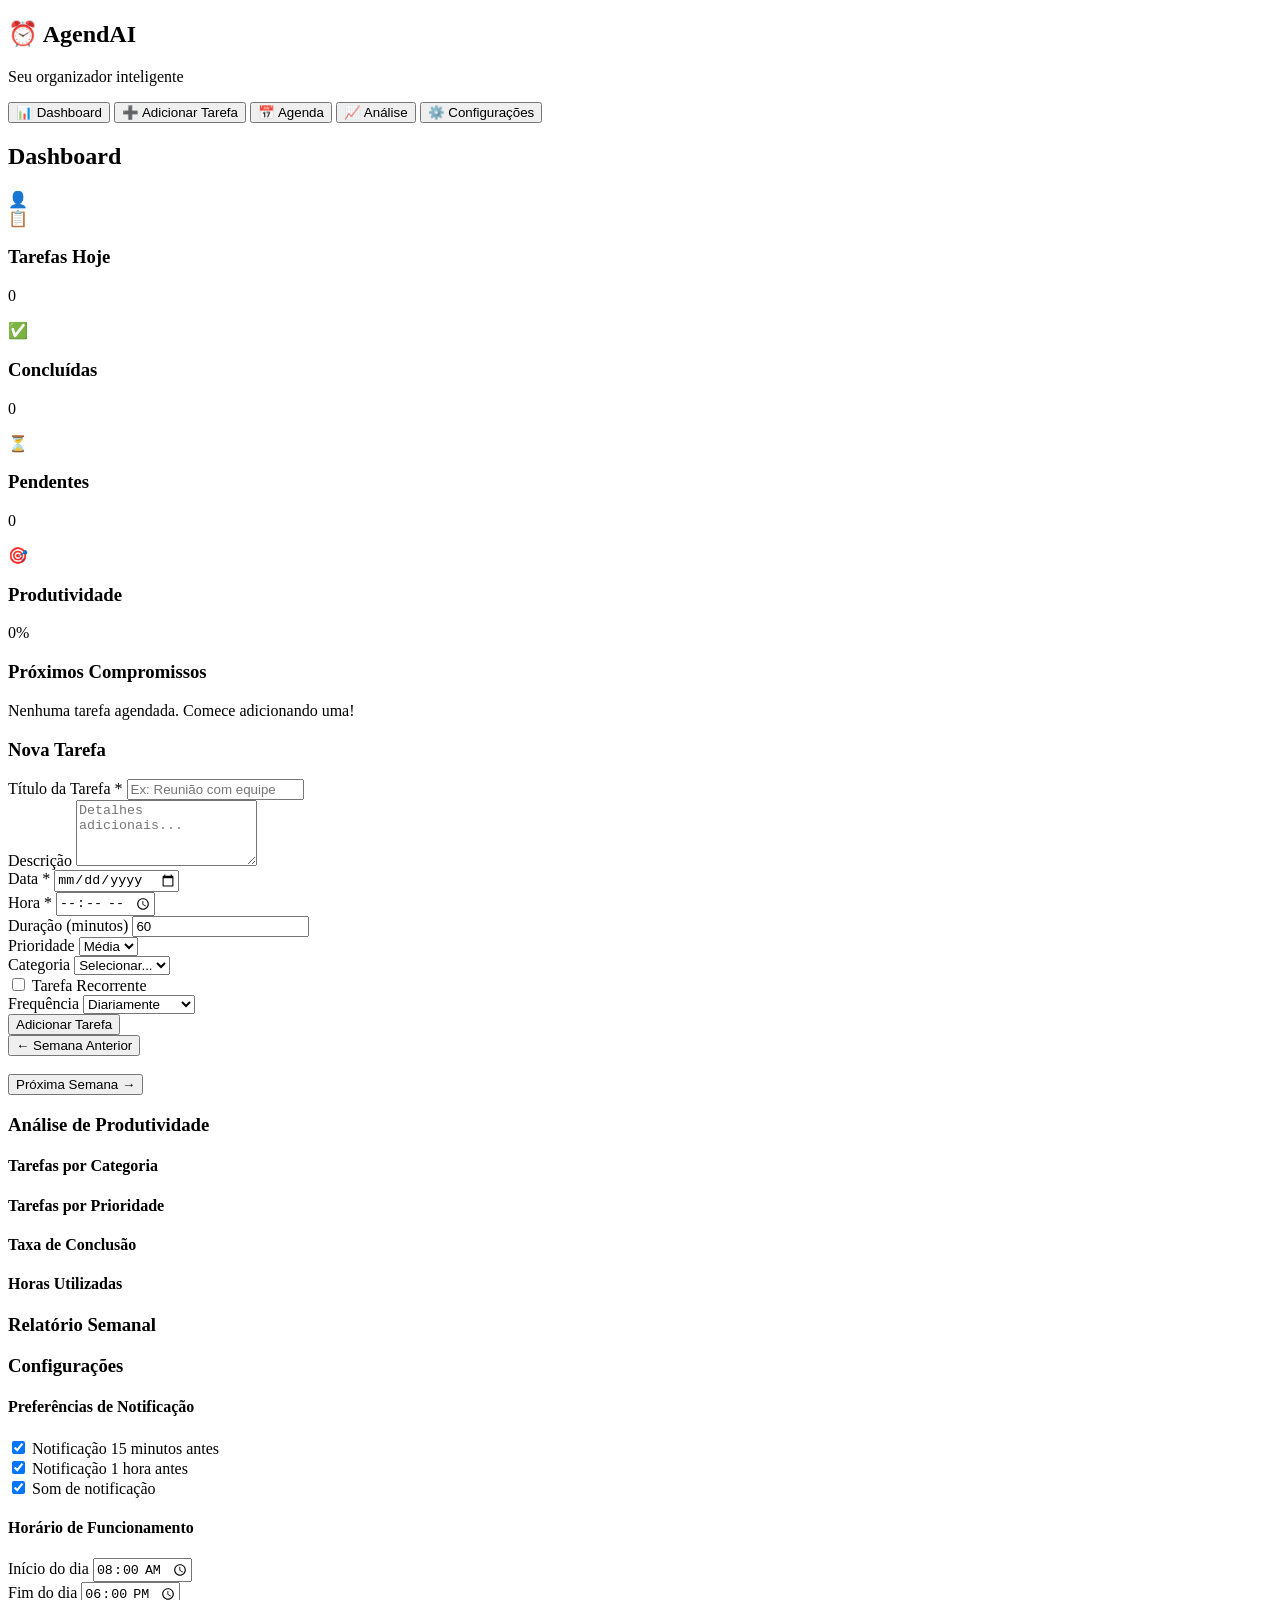
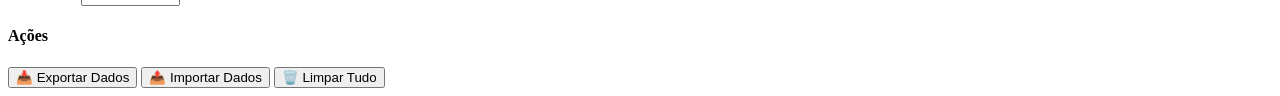
==== agente-organizador/index.html @ e0cadcc9 "Add intelligent schedule organizer agent with HTML and CSS" ====
<!DOCTYPE html>
<html lang="pt-BR">
<head>
    <meta charset="UTF-8">
    <meta name="viewport" content="width=device-width, initial-scale=1.0">
    <title>Agente Inteligente de Organização de Horários</title>
    <link rel="stylesheet" href="styles.css">
</head>
<body>
    <div class="container">
        <!-- Sidebar Navigation -->
        <aside class="sidebar">
            <div class="sidebar-header">
                <h1 class="logo">⏰ AgendAI</h1>
                <p class="tagline">Seu organizador inteligente</p>
            </div>
            
            <nav class="sidebar-nav">
                <button class="nav-btn active" data-section="dashboard">
                    <span class="icon">📊</span>
                    <span>Dashboard</span>
                </button>
                <button class="nav-btn" data-section="add-task">
                    <span class="icon">➕</span>
                    <span>Adicionar Tarefa</span>
                </button>
                <button class="nav-btn" data-section="schedule">
                    <span class="icon">📅</span>
                    <span>Agenda</span>
                </button>
                <button class="nav-btn" data-section="analytics">
                    <span class="icon">📈</span>
                    <span>Análise</span>
                </button>
                <button class="nav-btn" data-section="settings">
                    <span class="icon">⚙️</span>
                    <span>Configurações</span>
                </button>
            </nav>
        </aside>

        <!-- Main Content -->
        <main class="main-content">
            <!-- Header -->
            <header class="header">
                <div class="header-left">
                    <h2 id="section-title">Dashboard</h2>
                </div>
                <div class="header-right">
                    <div class="date-time">
                        <span id="current-date"></span>
                        <span id="current-time"></span>
                    </div>
                    <div class="user-avatar">👤</div>
                </div>
            </header>

            <!-- Dashboard Section -->
            <section id="dashboard" class="section active">
                <div class="dashboard-grid">
                    <!-- Cards de Resumo -->
                    <div class="card summary-card">
                        <div class="card-icon">📋</div>
                        <h3>Tarefas Hoje</h3>
                        <p class="stat-number" id="tasks-today">0</p>
                    </div>
                    <div class="card summary-card">
                        <div class="card-icon">✅</div>
                        <h3>Concluídas</h3>
                        <p class="stat-number" id="completed-tasks">0</p>
                    </div>
                    <div class="card summary-card">
                        <div class="card-icon">⏳</div>
                        <h3>Pendentes</h3>
                        <p class="stat-number" id="pending-tasks">0</p>
                    </div>
                    <div class="card summary-card">
                        <div class="card-icon">🎯</div>
                        <h3>Produtividade</h3>
                        <p class="stat-number" id="productivity">0%</p>
                    </div>
                </div>

                <!-- Próximos Compromissos -->
                <div class="card full-width">
                    <h3 class="card-title">Próximos Compromissos</h3>
                    <div id="upcoming-tasks" class="tasks-list">
                        <p class="empty-state">Nenhuma tarefa agendada. Comece adicionando uma!</p>
                    </div>
                </div>
            </section>

            <!-- Add Task Section -->
            <section id="add-task" class="section">
                <div class="card">
                    <h3 class="card-title">Nova Tarefa</h3>
                    <form id="task-form" class="form">
                        <div class="form-group">
                            <label for="task-title">Título da Tarefa *</label>
                            <input type="text" id="task-title" placeholder="Ex: Reunião com equipe" required>
                        </div>

                        <div class="form-group">
                            <label for="task-description">Descrição</label>
                            <textarea id="task-description" placeholder="Detalhes adicionais..." rows="4"></textarea>
                        </div>

                        <div class="form-row">
                            <div class="form-group">
                                <label for="task-date">Data *</label>
                                <input type="date" id="task-date" required>
                            </div>
                            <div class="form-group">
                                <label for="task-time">Hora *</label>
                                <input type="time" id="task-time" required>
                            </div>
                        </div>

                        <div class="form-row">
                            <div class="form-group">
                                <label for="task-duration">Duração (minutos)</label>
                                <input type="number" id="task-duration" value="60" min="15" step="15">
                            </div>
                            <div class="form-group">
                                <label for="task-priority">Prioridade</label>
                                <select id="task-priority">
                                    <option value="baixa">Baixa</option>
                                    <option value="média" selected>Média</option>
                                    <option value="alta">Alta</option>
                                </select>
                            </div>
                        </div>

                        <div class="form-group">
                            <label for="task-category">Categoria</label>
                            <select id="task-category">
                                <option value="">Selecionar...</option>
                                <option value="trabalho">Trabalho</option>
                                <option value="estudo">Estudo</option>
                                <option value="saude">Saúde</option>
                                <option value="pessoal">Pessoal</option>
                                <option value="financeiro">Financeiro</option>
                            </select>
                        </div>

                        <div class="form-group checkbox">
                            <input type="checkbox" id="task-recurring">
                            <label for="task-recurring">Tarefa Recorrente</label>
                        </div>

                        <div id="recurring-options" class="recurring-options hidden">
                            <div class="form-group">
                                <label for="recurring-type">Frequência</label>
                                <select id="recurring-type">
                                    <option value="daily">Diariamente</option>
                                    <option value="weekly">Semanalmente</option>
                                    <option value="monthly">Mensalmente</option>
                                </select>
                            </div>
                        </div>

                        <button type="submit" class="btn btn-primary">Adicionar Tarefa</button>
                    </form>
                </div>
            </section>

            <!-- Schedule Section -->
            <section id="schedule" class="section">
                <div class="schedule-controls">
                    <button class="btn btn-secondary" id="prev-week">← Semana Anterior</button>
                    <h3 id="week-display"></h3>
                    <button class="btn btn-secondary" id="next-week">Próxima Semana →</button>
                </div>

                <div class="weekly-schedule">
                    <div id="schedule-grid" class="schedule-grid"></div>
                </div>
            </section>

            <!-- Analytics Section -->
            <section id="analytics" class="section">
                <div class="card">
                    <h3 class="card-title">Análise de Produtividade</h3>
                    <div class="analytics-grid">
                        <div class="analytics-item">
                            <h4>Tarefas por Categoria</h4>
                            <div id="category-chart" class="chart"></div>
                        </div>
                        <div class="analytics-item">
                            <h4>Tarefas por Prioridade</h4>
                            <div id="priority-chart" class="chart"></div>
                        </div>
                        <div class="analytics-item">
                            <h4>Taxa de Conclusão</h4>
                            <div id="completion-chart" class="chart"></div>
                        </div>
                        <div class="analytics-item">
                            <h4>Horas Utilizadas</h4>
                            <div id="hours-chart" class="chart"></div>
                        </div>
                    </div>
                </div>

                <div class="card">
                    <h3 class="card-title">Relatório Semanal</h3>
                    <div id="weekly-report" class="report"></div>
                </div>
            </section>

            <!-- Settings Section -->
            <section id="settings" class="section">
                <div class="card">
                    <h3 class="card-title">Configurações</h3>
                    
                    <div class="settings-group">
                        <h4>Preferências de Notificação</h4>
                        <div class="settings-item">
                            <label>
                                <input type="checkbox" id="notify-15min" checked>
                                Notificação 15 minutos antes
                            </label>
                        </div>
                        <div class="settings-item">
                            <label>
                                <input type="checkbox" id="notify-1hour" checked>
                                Notificação 1 hora antes
                            </label>
                        </div>
                        <div class="settings-item">
                            <label>
                                <input type="checkbox" id="notify-sound" checked>
                                Som de notificação
                            </label>
                        </div>
                    </div>

                    <div class="settings-group">
                        <h4>Horário de Funcionamento</h4>
                        <div class="form-row">
                            <div class="form-group">
                                <label for="work-start">Início do dia</label>
                                <input type="time" id="work-start" value="08:00">
                            </div>
                            <div class="form-group">
                                <label for="work-end">Fim do dia</label>
                                <input type="time" id="work-end" value="18:00">
                            </div>
                        </div>
                    </div>

                    <div class="settings-group">
                        <h4>Ações</h4>
                        <button class="btn btn-secondary" id="export-btn">📥 Exportar Dados</button>
                        <button class="btn btn-secondary" id="import-btn">📤 Importar Dados</button>
                        <button class="btn btn-danger" id="clear-btn">🗑️ Limpar Tudo</button>
                    </div>
                </div>
            </section>
        </main>
    </div>

    <!-- Hidden input for import -->
    <input type="file" id="import-file" accept=".json" style="display: none;">

    <script src="script.js"></script>
</body>
</html>
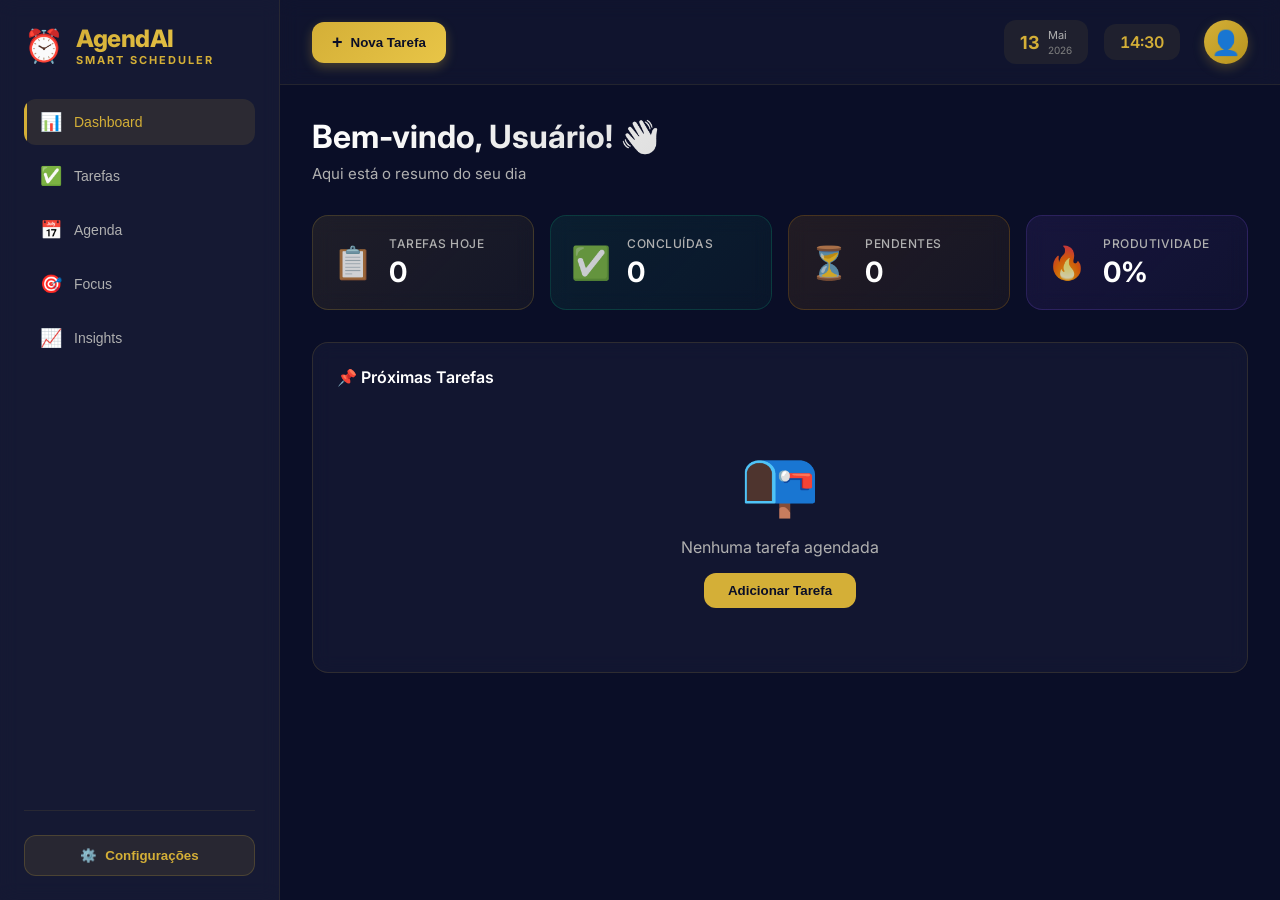
==== commit d7169624: "Update HTML with modern glassmorphism design and new layout" ====
--- a/agente-organizador/index.html
+++ b/agente-organizador/index.html
@@ -3,263 +3,356 @@
 <head>
     <meta charset="UTF-8">
     <meta name="viewport" content="width=device-width, initial-scale=1.0">
-    <title>Agente Inteligente de Organização de Horários</title>
+    <title>AgendAI - Agente Inteligente de Organização</title>
+    <link href="https://fonts.googleapis.com/css2?family=Inter:wght@400;500;600;700;800&display=swap" rel="stylesheet">
     <link rel="stylesheet" href="styles.css">
 </head>
 <body>
-    <div class="container">
-        <!-- Sidebar Navigation -->
-        <aside class="sidebar">
-            <div class="sidebar-header">
-                <h1 class="logo">⏰ AgendAI</h1>
-                <p class="tagline">Seu organizador inteligente</p>
+    <div class="background-gradient"></div>
+    <div class="floating-orbs"></div>
+
+    <div class="app-container">
+        <!-- Modern Sidebar -->
+        <aside class="modern-sidebar">
+            <div class="sidebar-brand">
+                <div class="brand-icon">⏰</div>
+                <div class="brand-text">
+                    <h1>AgendAI</h1>
+                    <p>Smart Scheduler</p>
+                </div>
             </div>
-            
-            <nav class="sidebar-nav">
-                <button class="nav-btn active" data-section="dashboard">
-                    <span class="icon">📊</span>
-                    <span>Dashboard</span>
-                </button>
-                <button class="nav-btn" data-section="add-task">
-                    <span class="icon">➕</span>
-                    <span>Adicionar Tarefa</span>
-                </button>
-                <button class="nav-btn" data-section="schedule">
-                    <span class="icon">📅</span>
-                    <span>Agenda</span>
-                </button>
-                <button class="nav-btn" data-section="analytics">
-                    <span class="icon">📈</span>
-                    <span>Análise</span>
-                </button>
-                <button class="nav-btn" data-section="settings">
-                    <span class="icon">⚙️</span>
+
+            <nav class="modern-nav">
+                <button class="nav-item active" data-section="dashboard">
+                    <span class="nav-icon">📊</span>
+                    <span class="nav-label">Dashboard</span>
+                </button>
+                <button class="nav-item" data-section="tasks">
+                    <span class="nav-icon">✅</span>
+                    <span class="nav-label">Tarefas</span>
+                </button>
+                <button class="nav-item" data-section="schedule">
+                    <span class="nav-icon">📅</span>
+                    <span class="nav-label">Agenda</span>
+                </button>
+                <button class="nav-item" data-section="focus">
+                    <span class="nav-icon">🎯</span>
+                    <span class="nav-label">Focus</span>
+                </button>
+                <button class="nav-item" data-section="insights">
+                    <span class="nav-icon">📈</span>
+                    <span class="nav-label">Insights</span>
+                </button>
+            </nav>
+
+            <div class="sidebar-footer">
+                <button class="settings-btn" data-section="settings">
+                    <span>⚙️</span>
                     <span>Configurações</span>
                 </button>
-            </nav>
+            </div>
         </aside>
 
-        <!-- Main Content -->
-        <main class="main-content">
-            <!-- Header -->
-            <header class="header">
-                <div class="header-left">
-                    <h2 id="section-title">Dashboard</h2>
-                </div>
-                <div class="header-right">
-                    <div class="date-time">
-                        <span id="current-date"></span>
-                        <span id="current-time"></span>
-                    </div>
-                    <div class="user-avatar">👤</div>
-                </div>
-            </header>
+        <!-- Main Area -->
+        <div class="main-area">
+            <!-- Top Bar -->
+            <div class="top-bar">
+                <div class="top-bar-left">
+                    <button class="quick-add-btn" id="quick-add">
+                        <span class="plus-icon">+</span>
+                        <span>Nova Tarefa</span>
+                    </button>
+                </div>
+
+                <div class="top-bar-right">
+                    <div class="time-display">
+                        <div class="date-section">
+                            <div class="date-day" id="current-day">13</div>
+                            <div class="date-info">
+                                <div class="date-month" id="current-month">Mai</div>
+                                <div class="date-year" id="current-year">2026</div>
+                            </div>
+                        </div>
+                        <div class="time-section">
+                            <div class="time-value" id="current-time">14:30</div>
+                        </div>
+                    </div>
+                    <div class="user-menu">
+                        <div class="user-avatar">👤</div>
+                    </div>
+                </div>
+            </div>
 
             <!-- Dashboard Section -->
-            <section id="dashboard" class="section active">
-                <div class="dashboard-grid">
-                    <!-- Cards de Resumo -->
-                    <div class="card summary-card">
-                        <div class="card-icon">📋</div>
-                        <h3>Tarefas Hoje</h3>
-                        <p class="stat-number" id="tasks-today">0</p>
-                    </div>
-                    <div class="card summary-card">
-                        <div class="card-icon">✅</div>
-                        <h3>Concluídas</h3>
-                        <p class="stat-number" id="completed-tasks">0</p>
-                    </div>
-                    <div class="card summary-card">
-                        <div class="card-icon">⏳</div>
-                        <h3>Pendentes</h3>
-                        <p class="stat-number" id="pending-tasks">0</p>
-                    </div>
-                    <div class="card summary-card">
-                        <div class="card-icon">🎯</div>
-                        <h3>Produtividade</h3>
-                        <p class="stat-number" id="productivity">0%</p>
-                    </div>
-                </div>
-
-                <!-- Próximos Compromissos -->
-                <div class="card full-width">
-                    <h3 class="card-title">Próximos Compromissos</h3>
-                    <div id="upcoming-tasks" class="tasks-list">
-                        <p class="empty-state">Nenhuma tarefa agendada. Comece adicionando uma!</p>
-                    </div>
-                </div>
-            </section>
-
-            <!-- Add Task Section -->
-            <section id="add-task" class="section">
-                <div class="card">
-                    <h3 class="card-title">Nova Tarefa</h3>
-                    <form id="task-form" class="form">
-                        <div class="form-group">
-                            <label for="task-title">Título da Tarefa *</label>
-                            <input type="text" id="task-title" placeholder="Ex: Reunião com equipe" required>
-                        </div>
-
-                        <div class="form-group">
-                            <label for="task-description">Descrição</label>
-                            <textarea id="task-description" placeholder="Detalhes adicionais..." rows="4"></textarea>
-                        </div>
-
-                        <div class="form-row">
-                            <div class="form-group">
-                                <label for="task-date">Data *</label>
-                                <input type="date" id="task-date" required>
+            <section id="dashboard" class="content-section active">
+                <div class="dashboard-hero">
+                    <div class="hero-greeting">
+                        <h2>Bem-vindo, Usuário! 👋</h2>
+                        <p class="hero-subtitle">Aqui está o resumo do seu dia</p>
+                    </div>
+                </div>
+
+                <div class="stats-grid">
+                    <div class="stat-card primary">
+                        <div class="stat-icon">📋</div>
+                        <div class="stat-content">
+                            <div class="stat-label">Tarefas Hoje</div>
+                            <div class="stat-value" id="today-count">0</div>
+                        </div>
+                    </div>
+                    <div class="stat-card success">
+                        <div class="stat-icon">✅</div>
+                        <div class="stat-content">
+                            <div class="stat-label">Concluídas</div>
+                            <div class="stat-value" id="completed-count">0</div>
+                        </div>
+                    </div>
+                    <div class="stat-card warning">
+                        <div class="stat-icon">⏳</div>
+                        <div class="stat-content">
+                            <div class="stat-label">Pendentes</div>
+                            <div class="stat-value" id="pending-count">0</div>
+                        </div>
+                    </div>
+                    <div class="stat-card accent">
+                        <div class="stat-icon">🔥</div>
+                        <div class="stat-content">
+                            <div class="stat-label">Produtividade</div>
+                            <div class="stat-value" id="productivity-score">0%</div>
+                        </div>
+                    </div>
+                </div>
+
+                <div class="featured-section">
+                    <h3>📌 Próximas Tarefas</h3>
+                    <div class="featured-list" id="upcoming-tasks">
+                        <div class="empty-state">
+                            <span class="empty-icon">📭</span>
+                            <p>Nenhuma tarefa agendada</p>
+                            <button class="cta-btn" id="add-first-task">Adicionar Tarefa</button>
+                        </div>
+                    </div>
+                </div>
+            </section>
+
+            <!-- Tasks Section -->
+            <section id="tasks" class="content-section">
+                <div class="section-header">
+                    <h2>Minhas Tarefas</h2>
+                    <div class="filter-tabs">
+                        <button class="filter-tab active" data-filter="all">Todas</button>
+                        <button class="filter-tab" data-filter="pending">Pendentes</button>
+                        <button class="filter-tab" data-filter="completed">Concluídas</button>
+                    </div>
+                </div>
+
+                <div class="tasks-container" id="tasks-list">
+                    <div class="empty-state">
+                        <span class="empty-icon">✨</span>
+                        <p>Você não tem tarefas ainda</p>
+                        <button class="cta-btn" id="add-task-btn">Criar Primeira Tarefa</button>
+                    </div>
+                </div>
+            </section>
+
+            <!-- Schedule Section -->
+            <section id="schedule" class="content-section">
+                <div class="section-header">
+                    <h2>Sua Agenda</h2>
+                </div>
+
+                <div class="calendar-wrapper">
+                    <div class="calendar-nav">
+                        <h3 id="month-year">Maio 2026</h3>
+                        <div>
+                            <button class="calendar-nav-btn" id="prev-month">←</button>
+                            <button class="calendar-nav-btn" id="next-month">→</button>
+                        </div>
+                    </div>
+                    <div class="calendar-grid" id="calendar-grid"></div>
+                </div>
+
+                <div class="week-schedule">
+                    <h3>📅 Sua Semana</h3>
+                    <div class="week-view" id="week-view"></div>
+                </div>
+            </section>
+
+            <!-- Focus Section -->
+            <section id="focus" class="content-section">
+                <div class="section-header">
+                    <h2>Modo Focus 🎯</h2>
+                </div>
+
+                <div class="focus-container">
+                    <div class="focus-content">
+                        <div class="focus-timer">
+                            <div class="focus-time" id="focus-timer">25:00</div>
+                            <div class="focus-task" id="focus-task">Selecione uma tarefa</div>
+                            <div class="focus-controls">
+                                <button class="btn-focus" id="focus-start">▶ Iniciar</button>
+                                <button class="btn-focus" id="focus-reset">⟳ Resetar</button>
+                                <button class="btn-focus" id="focus-tasks">Escolher Tarefa</button>
                             </div>
-                            <div class="form-group">
-                                <label for="task-time">Hora *</label>
-                                <input type="time" id="task-time" required>
-                            </div>
-                        </div>
-
-                        <div class="form-row">
-                            <div class="form-group">
-                                <label for="task-duration">Duração (minutos)</label>
-                                <input type="number" id="task-duration" value="60" min="15" step="15">
-                            </div>
-                            <div class="form-group">
-                                <label for="task-priority">Prioridade</label>
-                                <select id="task-priority">
-                                    <option value="baixa">Baixa</option>
-                                    <option value="média" selected>Média</option>
-                                    <option value="alta">Alta</option>
-                                </select>
-                            </div>
-                        </div>
-
-                        <div class="form-group">
-                            <label for="task-category">Categoria</label>
-                            <select id="task-category">
-                                <option value="">Selecionar...</option>
-                                <option value="trabalho">Trabalho</option>
-                                <option value="estudo">Estudo</option>
-                                <option value="saude">Saúde</option>
-                                <option value="pessoal">Pessoal</option>
-                                <option value="financeiro">Financeiro</option>
-                            </select>
-                        </div>
-
-                        <div class="form-group checkbox">
-                            <input type="checkbox" id="task-recurring">
-                            <label for="task-recurring">Tarefa Recorrente</label>
-                        </div>
-
-                        <div id="recurring-options" class="recurring-options hidden">
-                            <div class="form-group">
-                                <label for="recurring-type">Frequência</label>
-                                <select id="recurring-type">
-                                    <option value="daily">Diariamente</option>
-                                    <option value="weekly">Semanalmente</option>
-                                    <option value="monthly">Mensalmente</option>
-                                </select>
-                            </div>
-                        </div>
-
-                        <button type="submit" class="btn btn-primary">Adicionar Tarefa</button>
-                    </form>
-                </div>
-            </section>
-
-            <!-- Schedule Section -->
-            <section id="schedule" class="section">
-                <div class="schedule-controls">
-                    <button class="btn btn-secondary" id="prev-week">← Semana Anterior</button>
-                    <h3 id="week-display"></h3>
-                    <button class="btn btn-secondary" id="next-week">Próxima Semana →</button>
-                </div>
-
-                <div class="weekly-schedule">
-                    <div id="schedule-grid" class="schedule-grid"></div>
-                </div>
-            </section>
-
-            <!-- Analytics Section -->
-            <section id="analytics" class="section">
-                <div class="card">
-                    <h3 class="card-title">Análise de Produtividade</h3>
-                    <div class="analytics-grid">
-                        <div class="analytics-item">
-                            <h4>Tarefas por Categoria</h4>
-                            <div id="category-chart" class="chart"></div>
-                        </div>
-                        <div class="analytics-item">
-                            <h4>Tarefas por Prioridade</h4>
-                            <div id="priority-chart" class="chart"></div>
-                        </div>
-                        <div class="analytics-item">
-                            <h4>Taxa de Conclusão</h4>
-                            <div id="completion-chart" class="chart"></div>
-                        </div>
-                        <div class="analytics-item">
-                            <h4>Horas Utilizadas</h4>
-                            <div id="hours-chart" class="chart"></div>
-                        </div>
-                    </div>
-                </div>
-
-                <div class="card">
-                    <h3 class="card-title">Relatório Semanal</h3>
-                    <div id="weekly-report" class="report"></div>
+                        </div>
+                    </div>
+                </div>
+            </section>
+
+            <!-- Insights Section -->
+            <section id="insights" class="content-section">
+                <div class="section-header">
+                    <h2>Sua Produtividade 📊</h2>
+                </div>
+
+                <div class="insights-grid">
+                    <div class="insight-card">
+                        <h3>Distribuição por Categoria</h3>
+                        <div class="chart" id="category-chart">
+                            <div style="color: var(--text-tertiary);">Sem dados</div>
+                        </div>
+                    </div>
+                    <div class="insight-card">
+                        <h3>Tarefas por Prioridade</h3>
+                        <div class="chart" id="priority-chart">
+                            <div style="color: var(--text-tertiary);">Sem dados</div>
+                        </div>
+                    </div>
+                    <div class="insight-card">
+                        <h3>Taxa de Conclusão</h3>
+                        <div class="chart" id="completion-chart">
+                            <div style="color: var(--text-tertiary);">Sem dados</div>
+                        </div>
+                    </div>
+                </div>
+
+                <div class="insights-stats">
+                    <div class="insight-stat">
+                        <span class="label">Total de Tarefas</span>
+                        <span class="value" id="stat-total">0</span>
+                    </div>
+                    <div class="insight-stat">
+                        <span class="label">Concluídas</span>
+                        <span class="value" id="stat-completed">0</span>
+                    </div>
+                    <div class="insight-stat">
+                        <span class="label">Taxa</span>
+                        <span class="value" id="stat-rate">0%</span>
+                    </div>
                 </div>
             </section>
 
             <!-- Settings Section -->
-            <section id="settings" class="section">
-                <div class="card">
-                    <h3 class="card-title">Configurações</h3>
-                    
-                    <div class="settings-group">
-                        <h4>Preferências de Notificação</h4>
-                        <div class="settings-item">
+            <section id="settings" class="content-section">
+                <div class="section-header">
+                    <h2>Configurações ⚙️</h2>
+                </div>
+
+                <div class="settings-grid">
+                    <div class="setting-card">
+                        <h3>Notificações</h3>
+                        <div class="setting-item">
                             <label>
                                 <input type="checkbox" id="notify-15min" checked>
-                                Notificação 15 minutos antes
+                                Notificação 15 min antes
                             </label>
                         </div>
-                        <div class="settings-item">
+                        <div class="setting-item">
                             <label>
                                 <input type="checkbox" id="notify-1hour" checked>
                                 Notificação 1 hora antes
                             </label>
                         </div>
-                        <div class="settings-item">
+                        <div class="setting-item">
                             <label>
                                 <input type="checkbox" id="notify-sound" checked>
-                                Som de notificação
+                                Som na notificação
                             </label>
                         </div>
                     </div>
 
-                    <div class="settings-group">
-                        <h4>Horário de Funcionamento</h4>
-                        <div class="form-row">
-                            <div class="form-group">
-                                <label for="work-start">Início do dia</label>
+                    <div class="setting-card">
+                        <h3>Horário de Funcionamento</h3>
+                        <div class="time-inputs">
+                            <div>
+                                <label>Início</label>
                                 <input type="time" id="work-start" value="08:00">
                             </div>
-                            <div class="form-group">
-                                <label for="work-end">Fim do dia</label>
+                            <div>
+                                <label>Fim</label>
                                 <input type="time" id="work-end" value="18:00">
                             </div>
                         </div>
                     </div>
 
-                    <div class="settings-group">
-                        <h4>Ações</h4>
-                        <button class="btn btn-secondary" id="export-btn">📥 Exportar Dados</button>
-                        <button class="btn btn-secondary" id="import-btn">📤 Importar Dados</button>
-                        <button class="btn btn-danger" id="clear-btn">🗑️ Limpar Tudo</button>
-                    </div>
-                </div>
-            </section>
-        </main>
+                    <div class="setting-card">
+                        <h3>Dados</h3>
+                        <button class="btn-secondary" id="export-btn">📥 Exportar Dados</button>
+                        <button class="btn-secondary" id="import-btn">📤 Importar Dados</button>
+                        <button class="btn-danger" id="clear-btn">🗑️ Limpar Tudo</button>
+                    </div>
+                </div>
+            </section>
+        </div>
     </div>
 
-    <!-- Hidden input for import -->
+    <!-- Add Task Modal -->
+    <div class="modal" id="add-task-modal">
+        <div class="modal-overlay" onclick="closeModal()"></div>
+        <div class="modal-content">
+            <div class="modal-header">
+                <h2>Nova Tarefa</h2>
+                <button class="modal-close" onclick="closeModal()">✕</button>
+            </div>
+            <form class="task-form" id="task-form">
+                <div class="form-group">
+                    <label>Título *</label>
+                    <input type="text" id="task-title" placeholder="Ex: Reunião com equipe" required>
+                </div>
+
+                <div class="form-group">
+                    <label>Descrição</label>
+                    <textarea id="task-desc" placeholder="Detalhes adicionais..." rows="3"></textarea>
+                </div>
+
+                <div class="form-row">
+                    <div class="form-group">
+                        <label>Data *</label>
+                        <input type="date" id="task-date" required>
+                    </div>
+                    <div class="form-group">
+                        <label>Hora *</label>
+                        <input type="time" id="task-time" required>
+                    </div>
+                </div>
+
+                <div class="form-row">
+                    <div class="form-group">
+                        <label>Prioridade</label>
+                        <select id="task-priority">
+                            <option value="baixa">Baixa</option>
+                            <option value="média" selected>Média</option>
+                            <option value="alta">Alta</option>
+                        </select>
+                    </div>
+                    <div class="form-group">
+                        <label>Categoria</label>
+                        <select id="task-category">
+                            <option value="">Selecionar...</option>
+                            <option value="trabalho">Trabalho</option>
+                            <option value="estudo">Estudo</option>
+                            <option value="saúde">Saúde</option>
+                            <option value="pessoal">Pessoal</option>
+                        </select>
+                    </div>
+                </div>
+
+                <button type="submit" class="btn-primary">Adicionar Tarefa</button>
+            </form>
+        </div>
+    </div>
+
+    <!-- Hidden file input for imports -->
     <input type="file" id="import-file" accept=".json" style="display: none;">
 
     <script src="script.js"></script>
--- a/agente-organizador/styles.css
+++ b/agente-organizador/styles.css
@@ -0,0 +1,1359 @@
+:root {
+    --primary: #d4af37;
+    --primary-dark: #b8941e;
+    --primary-light: #e8c547;
+    
+    --dark-bg: #0a0e27;
+    --dark-surface: #1a1f3a;
+    --dark-surface-light: #252d4a;
+    
+    --text-primary: #ffffff;
+    --text-secondary: #b0b0b0;
+    --text-tertiary: #808080;
+    
+    --success: #10b981;
+    --warning: #f59e0b;
+    --danger: #ef4444;
+    --accent: #8b5cf6;
+    
+    --border-radius-sm: 8px;
+    --border-radius-md: 12px;
+    --border-radius-lg: 16px;
+    
+    --transition-fast: 150ms cubic-bezier(0.4, 0, 0.2, 1);
+    --transition-normal: 300ms cubic-bezier(0.4, 0, 0.2, 1);
+    --transition-slow: 500ms cubic-bezier(0.4, 0, 0.2, 1);
+    
+    --shadow-sm: 0 2px 8px rgba(0, 0, 0, 0.12);
+    --shadow-md: 0 4px 16px rgba(0, 0, 0, 0.15);
+    --shadow-lg: 0 8px 32px rgba(0, 0, 0, 0.2);
+}
+
+* {
+    margin: 0;
+    padding: 0;
+    box-sizing: border-box;
+}
+
+html, body {
+    width: 100%;
+    height: 100%;
+    font-family: 'Inter', sans-serif;
+    background: var(--dark-bg);
+    color: var(--text-primary);
+    overflow: hidden;
+}
+
+/* ==================== BACKGROUND ==================== */
+
+.background-gradient {
+    position: fixed;
+    top: 0;
+    left: 0;
+    right: 0;
+    bottom: 0;
+    background: linear-gradient(135deg, #0a0e27 0%, #1a1f3a 50%, #0f1629 100%);
+    z-index: -2;
+}
+
+.floating-orbs {
+    position: fixed;
+    top: -20%;
+    right: -10%;
+    width: 600px;
+    height: 600px;
+    background: radial-gradient(circle, rgba(212, 175, 55, 0.15) 0%, transparent 70%);
+    border-radius: 50%;
+    z-index: -1;
+    animation: float 20s ease-in-out infinite;
+}
+
+.floating-orbs::before {
+    content: '';
+    position: absolute;
+    bottom: -30%;
+    left: -20%;
+    width: 400px;
+    height: 400px;
+    background: radial-gradient(circle, rgba(139, 92, 246, 0.1) 0%, transparent 70%);
+    border-radius: 50%;
+    animation: float 15s ease-in-out infinite reverse;
+}
+
+@keyframes float {
+    0%, 100% { transform: translate(0, 0) scale(1); }
+    50% { transform: translate(30px, -30px) scale(1.1); }
+}
+
+/* ==================== LAYOUT ==================== */
+
+.app-container {
+    display: flex;
+    height: 100vh;
+    gap: 0;
+}
+
+/* ==================== SIDEBAR ==================== */
+
+.modern-sidebar {
+    width: 280px;
+    background: rgba(26, 31, 58, 0.7);
+    backdrop-filter: blur(10px);
+    border-right: 1px solid rgba(212, 175, 55, 0.1);
+    display: flex;
+    flex-direction: column;
+    padding: 24px;
+    gap: 32px;
+    overflow-y: auto;
+}
+
+.sidebar-brand {
+    display: flex;
+    align-items: center;
+    gap: 12px;
+    cursor: pointer;
+    transition: var(--transition-normal);
+}
+
+.brand-icon {
+    font-size: 32px;
+    animation: spin 3s linear infinite;
+}
+
+@keyframes spin {
+    from { transform: rotate(0deg); }
+    to { transform: rotate(360deg); }
+}
+
+.brand-text h1 {
+    font-size: 24px;
+    font-weight: 800;
+    background: linear-gradient(135deg, var(--primary) 0%, var(--primary-light) 100%);
+    -webkit-background-clip: text;
+    -webkit-text-fill-color: transparent;
+    background-clip: text;
+    letter-spacing: -0.5px;
+}
+
+.brand-text p {
+    font-size: 11px;
+    color: var(--primary);
+    font-weight: 700;
+    letter-spacing: 2px;
+    text-transform: uppercase;
+}
+
+/* Modern Navigation */
+
+.modern-nav {
+    display: flex;
+    flex-direction: column;
+    gap: 8px;
+    flex: 1;
+}
+
+.nav-item {
+    display: flex;
+    align-items: center;
+    gap: 12px;
+    padding: 12px 16px;
+    background: transparent;
+    border: none;
+    border-radius: var(--border-radius-md);
+    color: var(--text-secondary);
+    cursor: pointer;
+    font-size: 14px;
+    font-weight: 500;
+    transition: var(--transition-fast);
+    position: relative;
+    overflow: hidden;
+}
+
+.nav-item::before {
+    content: '';
+    position: absolute;
+    left: 0;
+    top: 0;
+    bottom: 0;
+    width: 3px;
+    background: var(--primary);
+    border-radius: 0 3px 3px 0;
+    opacity: 0;
+    transition: var(--transition-fast);
+}
+
+.nav-item:hover {
+    background: rgba(212, 175, 55, 0.08);
+    color: var(--text-primary);
+}
+
+.nav-item.active {
+    background: rgba(212, 175, 55, 0.12);
+    color: var(--primary);
+}
+
+.nav-item.active::before {
+    opacity: 1;
+}
+
+.nav-icon {
+    font-size: 18px;
+    display: flex;
+    align-items: center;
+    justify-content: center;
+}
+
+.nav-label {
+    flex: 1;
+    text-align: left;
+}
+
+.sidebar-footer {
+    padding-top: 24px;
+    border-top: 1px solid rgba(212, 175, 55, 0.1);
+}
+
+.settings-btn {
+    width: 100%;
+    padding: 12px 16px;
+    background: rgba(212, 175, 55, 0.1);
+    border: 1px solid rgba(212, 175, 55, 0.2);
+    border-radius: var(--border-radius-md);
+    color: var(--primary);
+    cursor: pointer;
+    font-weight: 600;
+    transition: var(--transition-fast);
+    display: flex;
+    align-items: center;
+    justify-content: center;
+    gap: 8px;
+}
+
+.settings-btn:hover {
+    background: rgba(212, 175, 55, 0.15);
+    border-color: rgba(212, 175, 55, 0.3);
+}
+
+/* ==================== MAIN AREA ==================== */
+
+.main-area {
+    flex: 1;
+    display: flex;
+    flex-direction: column;
+    overflow-y: auto;
+}
+
+.main-area::-webkit-scrollbar {
+    width: 8px;
+}
+
+.main-area::-webkit-scrollbar-track {
+    background: transparent;
+}
+
+.main-area::-webkit-scrollbar-thumb {
+    background: rgba(212, 175, 55, 0.2);
+    border-radius: 4px;
+}
+
+.main-area::-webkit-scrollbar-thumb:hover {
+    background: rgba(212, 175, 55, 0.4);
+}
+
+/* ==================== TOP BAR ==================== */
+
+.top-bar {
+    display: flex;
+    justify-content: space-between;
+    align-items: center;
+    padding: 20px 32px;
+    background: rgba(26, 31, 58, 0.4);
+    backdrop-filter: blur(10px);
+    border-bottom: 1px solid rgba(212, 175, 55, 0.1);
+    gap: 20px;
+}
+
+.top-bar-left {
+    flex: 1;
+}
+
+.quick-add-btn {
+    display: flex;
+    align-items: center;
+    gap: 8px;
+    padding: 10px 20px;
+    background: linear-gradient(135deg, var(--primary) 0%, var(--primary-light) 100%);
+    border: none;
+    border-radius: var(--border-radius-md);
+    color: var(--dark-bg);
+    font-weight: 600;
+    cursor: pointer;
+    transition: var(--transition-fast);
+    box-shadow: 0 4px 12px rgba(212, 175, 55, 0.3);
+}
+
+.quick-add-btn:hover {
+    transform: translateY(-2px);
+    box-shadow: 0 6px 20px rgba(212, 175, 55, 0.4);
+}
+
+.plus-icon {
+    font-size: 18px;
+}
+
+.top-bar-right {
+    display: flex;
+    align-items: center;
+    gap: 24px;
+}
+
+.time-display {
+    display: flex;
+    align-items: center;
+    gap: 16px;
+}
+
+.date-section {
+    display: flex;
+    align-items: center;
+    gap: 8px;
+    padding: 8px 16px;
+    background: rgba(212, 175, 55, 0.08);
+    border-radius: var(--border-radius-md);
+}
+
+.date-day {
+    font-size: 18px;
+    font-weight: 700;
+    color: var(--primary);
+}
+
+.date-info {
+    display: flex;
+    flex-direction: column;
+    gap: 2px;
+}
+
+.date-month {
+    font-size: 11px;
+    color: var(--text-secondary);
+}
+
+.date-year {
+    font-size: 10px;
+    color: var(--text-tertiary);
+}
+
+.time-section {
+    padding: 8px 16px;
+    background: rgba(212, 175, 55, 0.08);
+    border-radius: var(--border-radius-md);
+}
+
+.time-value {
+    font-size: 16px;
+    font-weight: 600;
+    color: var(--primary);
+    font-variant-numeric: tabular-nums;
+}
+
+.user-menu {
+    display: flex;
+    align-items: center;
+}
+
+.user-avatar {
+    width: 44px;
+    height: 44px;
+    border-radius: 50%;
+    background: linear-gradient(135deg, var(--primary) 0%, var(--primary-dark) 100%);
+    display: flex;
+    align-items: center;
+    justify-content: center;
+    font-size: 24px;
+    cursor: pointer;
+    transition: var(--transition-fast);
+    box-shadow: 0 4px 12px rgba(212, 175, 55, 0.25);
+}
+
+.user-avatar:hover {
+    transform: scale(1.1);
+}
+
+/* ==================== CONTENT SECTIONS ==================== */
+
+.content-section {
+    flex: 1;
+    padding: 32px;
+    display: none;
+    overflow-y: auto;
+    animation: fadeIn var(--transition-normal);
+}
+
+.content-section.active {
+    display: block;
+}
+
+@keyframes fadeIn {
+    from {
+        opacity: 0;
+        transform: translateY(10px);
+    }
+    to {
+        opacity: 1;
+        transform: translateY(0);
+    }
+}
+
+/* ==================== DASHBOARD ==================== */
+
+.dashboard-hero {
+    margin-bottom: 32px;
+}
+
+.hero-greeting h2 {
+    font-size: 32px;
+    font-weight: 700;
+    margin-bottom: 8px;
+    background: linear-gradient(135deg, var(--text-primary) 0%, var(--text-secondary) 100%);
+    -webkit-background-clip: text;
+    -webkit-text-fill-color: transparent;
+    background-clip: text;
+}
+
+.hero-subtitle {
+    color: var(--text-secondary);
+    font-size: 15px;
+}
+
+.stats-grid {
+    display: grid;
+    grid-template-columns: repeat(auto-fit, minmax(200px, 1fr));
+    gap: 16px;
+    margin-bottom: 32px;
+}
+
+.stat-card {
+    padding: 20px;
+    border-radius: var(--border-radius-lg);
+    backdrop-filter: blur(10px);
+    border: 1px solid rgba(255, 255, 255, 0.1);
+    display: flex;
+    align-items: center;
+    gap: 16px;
+    transition: var(--transition-normal);
+    position: relative;
+    overflow: hidden;
+}
+
+.stat-card::before {
+    content: '';
+    position: absolute;
+    top: -50%;
+    right: -50%;
+    width: 200px;
+    height: 200px;
+    border-radius: 50%;
+    opacity: 0.1;
+}
+
+.stat-card.primary {
+    background: linear-gradient(135deg, rgba(212, 175, 55, 0.1) 0%, rgba(212, 175, 55, 0.05) 100%);
+    border-color: rgba(212, 175, 55, 0.2);
+}
+
+.stat-card.success {
+    background: linear-gradient(135deg, rgba(16, 185, 129, 0.1) 0%, rgba(16, 185, 129, 0.05) 100%);
+    border-color: rgba(16, 185, 129, 0.2);
+}
+
+.stat-card.warning {
+    background: linear-gradient(135deg, rgba(245, 158, 11, 0.1) 0%, rgba(245, 158, 11, 0.05) 100%);
+    border-color: rgba(245, 158, 11, 0.2);
+}
+
+.stat-card.accent {
+    background: linear-gradient(135deg, rgba(139, 92, 246, 0.1) 0%, rgba(139, 92, 246, 0.05) 100%);
+    border-color: rgba(139, 92, 246, 0.2);
+}
+
+.stat-card:hover {
+    transform: translateY(-4px);
+    box-shadow: var(--shadow-lg);
+}
+
+.stat-icon {
+    font-size: 32px;
+    opacity: 0.8;
+}
+
+.stat-content {
+    display: flex;
+    flex-direction: column;
+    gap: 4px;
+}
+
+.stat-label {
+    font-size: 12px;
+    color: var(--text-secondary);
+    font-weight: 500;
+    text-transform: uppercase;
+    letter-spacing: 0.5px;
+}
+
+.stat-value {
+    font-size: 28px;
+    font-weight: 700;
+    color: var(--text-primary);
+}
+
+/* Featured Section */
+
+.featured-section {
+    background: rgba(26, 31, 58, 0.5);
+    backdrop-filter: blur(10px);
+    border: 1px solid rgba(212, 175, 55, 0.15);
+    border-radius: var(--border-radius-lg);
+    padding: 24px;
+}
+
+.featured-section h3 {
+    font-size: 16px;
+    font-weight: 600;
+    margin-bottom: 16px;
+    color: var(--text-primary);
+}
+
+.featured-list {
+    display: flex;
+    flex-direction: column;
+    gap: 12px;
+}
+
+.featured-task {
+    display: flex;
+    align-items: center;
+    gap: 12px;
+    padding: 12px;
+    background: rgba(212, 175, 55, 0.08);
+    border-radius: var(--border-radius-md);
+    border-left: 3px solid var(--primary);
+    transition: var(--transition-fast);
+}
+
+.featured-task:hover {
+    background: rgba(212, 175, 55, 0.12);
+}
+
+.featured-task-time {
+    min-width: 60px;
+    font-size: 13px;
+    font-weight: 600;
+    color: var(--primary);
+}
+
+.featured-task-content {
+    flex: 1;
+}
+
+.featured-task-title {
+    font-weight: 600;
+    color: var(--text-primary);
+    margin-bottom: 2px;
+}
+
+.featured-task-subtitle {
+    font-size: 12px;
+    color: var(--text-secondary);
+}
+
+.empty-state {
+    text-align: center;
+    padding: 40px 20px;
+    color: var(--text-secondary);
+}
+
+.empty-icon {
+    font-size: 64px;
+    display: block;
+    margin-bottom: 16px;
+}
+
+.empty-state p {
+    margin-bottom: 16px;
+}
+
+.cta-btn {
+    padding: 10px 24px;
+    background: var(--primary);
+    border: none;
+    border-radius: var(--border-radius-md);
+    color: var(--dark-bg);
+    font-weight: 600;
+    cursor: pointer;
+    transition: var(--transition-fast);
+}
+
+.cta-btn:hover {
+    transform: scale(1.05);
+}
+
+/* ==================== SECTION HEADERS ==================== */
+
+.section-header {
+    display: flex;
+    justify-content: space-between;
+    align-items: center;
+    margin-bottom: 24px;
+    flex-wrap: wrap;
+    gap: 16px;
+}
+
+.section-header h2 {
+    font-size: 28px;
+    font-weight: 700;
+}
+
+.filter-tabs {
+    display: flex;
+    gap: 8px;
+}
+
+.filter-tab {
+    padding: 8px 16px;
+    background: transparent;
+    border: 1px solid rgba(212, 175, 55, 0.2);
+    border-radius: var(--border-radius-md);
+    color: var(--text-secondary);
+    cursor: pointer;
+    transition: var(--transition-fast);
+    font-weight: 500;
+    font-size: 13px;
+}
+
+.filter-tab:hover {
+    border-color: rgba(212, 175, 55, 0.4);
+}
+
+.filter-tab.active {
+    background: var(--primary);
+    border-color: var(--primary);
+    color: var(--dark-bg);
+}
+
+/* ==================== TASKS ==================== */
+
+.tasks-container {
+    display: flex;
+    flex-direction: column;
+    gap: 12px;
+}
+
+.task-item {
+    display: flex;
+    align-items: center;
+    gap: 12px;
+    padding: 16px;
+    background: rgba(26, 31, 58, 0.5);
+    border: 1px solid rgba(212, 175, 55, 0.1);
+    border-radius: var(--border-radius-md);
+    transition: var(--transition-fast);
+}
+
+.task-item:hover {
+    border-color: rgba(212, 175, 55, 0.3);
+    background: rgba(26, 31, 58, 0.7);
+}
+
+.task-checkbox {
+    width: 24px;
+    height: 24px;
+    cursor: pointer;
+    accent-color: var(--primary);
+}
+
+.task-info {
+    flex: 1;
+}
+
+.task-title {
+    font-weight: 600;
+    margin-bottom: 4px;
+    color: var(--text-primary);
+}
+
+.task-meta {
+    font-size: 12px;
+    color: var(--text-secondary);
+}
+
+.task-priority {
+    padding: 4px 12px;
+    border-radius: 20px;
+    font-size: 12px;
+    font-weight: 600;
+}
+
+.priority-alta {
+    background: rgba(239, 68, 68, 0.2);
+    color: #ef4444;
+}
+
+.priority-média {
+    background: rgba(245, 158, 11, 0.2);
+    color: #f59e0b;
+}
+
+.priority-baixa {
+    background: rgba(16, 185, 129, 0.2);
+    color: #10b981;
+}
+
+/* ==================== CALENDAR ==================== */
+
+.calendar-wrapper {
+    background: rgba(26, 31, 58, 0.5);
+    border: 1px solid rgba(212, 175, 55, 0.15);
+    border-radius: var(--border-radius-lg);
+    padding: 24px;
+    margin-bottom: 24px;
+}
+
+.calendar-nav {
+    display: flex;
+    justify-content: space-between;
+    align-items: center;
+    margin-bottom: 24px;
+}
+
+.calendar-nav h3 {
+    font-size: 18px;
+    font-weight: 700;
+}
+
+.calendar-nav-btn {
+    width: 40px;
+    height: 40px;
+    border-radius: 50%;
+    background: rgba(212, 175, 55, 0.1);
+    border: 1px solid rgba(212, 175, 55, 0.2);
+    color: var(--primary);
+    cursor: pointer;
+    font-weight: 600;
+    transition: var(--transition-fast);
+}
+
+.calendar-nav-btn:hover {
+    background: rgba(212, 175, 55, 0.2);
+}
+
+.calendar-grid {
+    display: grid;
+    grid-template-columns: repeat(7, 1fr);
+    gap: 8px;
+    margin-bottom: 24px;
+}
+
+.calendar-day {
+    aspect-ratio: 1;
+    display: flex;
+    align-items: center;
+    justify-content: center;
+    border-radius: var(--border-radius-md);
+    background: rgba(212, 175, 55, 0.05);
+    border: 1px solid rgba(212, 175, 55, 0.1);
+    cursor: pointer;
+    transition: var(--transition-fast);
+    font-weight: 500;
+    font-size: 14px;
+}
+
+.calendar-day:hover {
+    background: rgba(212, 175, 55, 0.15);
+}
+
+.calendar-day.today {
+    background: var(--primary);
+    color: var(--dark-bg);
+    font-weight: 700;
+}
+
+.calendar-day.other-month {
+    color: var(--text-tertiary);
+    opacity: 0.5;
+}
+
+.week-schedule {
+    background: rgba(26, 31, 58, 0.5);
+    border: 1px solid rgba(212, 175, 55, 0.15);
+    border-radius: var(--border-radius-lg);
+    padding: 24px;
+}
+
+.week-schedule h3 {
+    font-size: 16px;
+    font-weight: 600;
+    margin-bottom: 16px;
+}
+
+.week-view {
+    display: flex;
+    gap: 12px;
+    overflow-x: auto;
+    padding-bottom: 12px;
+}
+
+.week-day {
+    flex: 0 0 140px;
+    background: rgba(212, 175, 55, 0.08);
+    border: 1px solid rgba(212, 175, 55, 0.1);
+    border-radius: var(--border-radius-md);
+    padding: 12px;
+    text-align: center;
+}
+
+.week-day-name {
+    font-weight: 600;
+    color: var(--primary);
+    margin-bottom: 8px;
+    font-size: 12px;
+}
+
+.week-day-date {
+    font-size: 14px;
+    font-weight: 600;
+    margin-bottom: 8px;
+}
+
+.week-day-tasks {
+    font-size: 12px;
+    color: var(--text-secondary);
+}
+
+/* ==================== FOCUS MODE ==================== */
+
+.focus-container {
+    display: flex;
+    align-items: center;
+    justify-content: center;
+    min-height: calc(100vh - 200px);
+}
+
+.focus-content {
+    width: 100%;
+}
+
+.focus-timer {
+    text-align: center;
+    padding: 40px;
+}
+
+.focus-time {
+    font-size: 96px;
+    font-weight: 800;
+    background: linear-gradient(135deg, var(--primary) 0%, var(--primary-light) 100%);
+    -webkit-background-clip: text;
+    -webkit-text-fill-color: transparent;
+    background-clip: text;
+    margin-bottom: 16px;
+    font-variant-numeric: tabular-nums;
+}
+
+.focus-task {
+    font-size: 20px;
+    margin-bottom: 32px;
+}
+
+.focus-controls {
+    display: flex;
+    gap: 12px;
+    justify-content: center;
+}
+
+.btn-focus {
+    padding: 12px 32px;
+    border: 2px solid var(--primary);
+    background: transparent;
+    color: var(--primary);
+    border-radius: var(--border-radius-md);
+    cursor: pointer;
+    font-weight: 600;
+    transition: var(--transition-fast);
+}
+
+.btn-focus:hover {
+    background: var(--primary);
+    color: var(--dark-bg);
+}
+
+.btn-focus.playing {
+    background: var(--danger);
+    border-color: var(--danger);
+    color: white;
+}
+
+/* ==================== INSIGHTS ==================== */
+
+.insights-grid {
+    display: grid;
+    grid-template-columns: repeat(auto-fit, minmax(280px, 1fr));
+    gap: 16px;
+    margin-bottom: 32px;
+}
+
+.insight-card {
+    background: rgba(26, 31, 58, 0.5);
+    border: 1px solid rgba(212, 175, 55, 0.15);
+    border-radius: var(--border-radius-lg);
+    padding: 20px;
+}
+
+.insight-card h3 {
+    font-size: 14px;
+    font-weight: 600;
+    margin-bottom: 16px;
+    color: var(--primary);
+    text-transform: uppercase;
+    letter-spacing: 0.5px;
+}
+
+.chart {
+    min-height: 180px;
+}
+
+.chart-bar {
+    display: flex;
+    align-items: flex-end;
+    gap: 8px;
+    height: 140px;
+    justify-content: center;
+}
+
+.bar {
+    width: 30px;
+    background: linear-gradient(180deg, var(--primary) 0%, var(--primary-dark) 100%);
+    border-radius: var(--border-radius-sm) var(--border-radius-sm) 0 0;
+    transition: var(--transition-normal);
+}
+
+.bar:hover {
+    opacity: 0.8;
+}
+
+.insights-stats {
+    display: grid;
+    grid-template-columns: repeat(3, 1fr);
+    gap: 16px;
+}
+
+.insight-stat {
+    background: rgba(26, 31, 58, 0.5);
+    border: 1px solid rgba(212, 175, 55, 0.15);
+    border-radius: var(--border-radius-lg);
+    padding: 16px;
+    text-align: center;
+}
+
+.insight-stat .label {
+    font-size: 12px;
+    color: var(--text-secondary);
+    display: block;
+    margin-bottom: 8px;
+}
+
+.insight-stat .value {
+    font-size: 24px;
+    font-weight: 700;
+    color: var(--primary);
+}
+
+/* ==================== SETTINGS ==================== */
+
+.settings-grid {
+    display: grid;
+    grid-template-columns: repeat(auto-fit, minmax(300px, 1fr));
+    gap: 16px;
+}
+
+.setting-card {
+    background: rgba(26, 31, 58, 0.5);
+    border: 1px solid rgba(212, 175, 55, 0.15);
+    border-radius: var(--border-radius-lg);
+    padding: 20px;
+}
+
+.setting-card h3 {
+    font-size: 14px;
+    font-weight: 600;
+    margin-bottom: 16px;
+    color: var(--primary);
+    text-transform: uppercase;
+}
+
+.setting-item {
+    display: flex;
+    align-items: center;
+    margin-bottom: 12px;
+}
+
+.setting-item:last-child {
+    margin-bottom: 0;
+}
+
+.setting-item label {
+    display: flex;
+    align-items: center;
+    gap: 10px;
+    cursor: pointer;
+    color: var(--text-secondary);
+    transition: var(--transition-fast);
+}
+
+.setting-item label:hover {
+    color: var(--text-primary);
+}
+
+.setting-item input[type="checkbox"] {
+    width: 20px;
+    height: 20px;
+    cursor: pointer;
+}
+
+.time-inputs {
+    display: flex;
+    gap: 12px;
+}
+
+.time-inputs > div {
+    flex: 1;
+    display: flex;
+    flex-direction: column;
+    gap: 8px;
+}
+
+.time-inputs label {
+    font-size: 12px;
+    color: var(--text-secondary);
+    font-weight: 500;
+}
+
+.time-inputs input {
+    padding: 8px 12px;
+    background: rgba(212, 175, 55, 0.08);
+    border: 1px solid rgba(212, 175, 55, 0.2);
+    border-radius: var(--border-radius-sm);
+    color: var(--text-primary);
+    font-weight: 600;
+}
+
+/* ==================== BUTTONS ==================== */
+
+.btn-primary,
+.btn-secondary,
+.btn-danger {
+    padding: 10px 20px;
+    border: none;
+    border-radius: var(--border-radius-md);
+    font-weight: 600;
+    cursor: pointer;
+    transition: var(--transition-fast);
+    width: 100%;
+    margin-bottom: 8px;
+}
+
+.btn-primary {
+    background: linear-gradient(135deg, var(--primary) 0%, var(--primary-light) 100%);
+    color: var(--dark-bg);
+}
+
+.btn-primary:hover {
+    transform: translateY(-2px);
+    box-shadow: 0 4px 12px rgba(212, 175, 55, 0.3);
+}
+
+.btn-secondary {
+    background: rgba(212, 175, 55, 0.1);
+    border: 1px solid rgba(212, 175, 55, 0.2);
+    color: var(--primary);
+}
+
+.btn-secondary:hover {
+    background: rgba(212, 175, 55, 0.2);
+}
+
+.btn-danger {
+    background: rgba(239, 68, 68, 0.1);
+    border: 1px solid rgba(239, 68, 68, 0.2);
+    color: #ef4444;
+}
+
+.btn-danger:hover {
+    background: rgba(239, 68, 68, 0.2);
+}
+
+/* ==================== MODAL ==================== */
+
+.modal {
+    display: none;
+    position: fixed;
+    top: 0;
+    left: 0;
+    right: 0;
+    bottom: 0;
+    z-index: 1000;
+}
+
+.modal.active {
+    display: flex;
+}
+
+.modal-overlay {
+    position: absolute;
+    top: 0;
+    left: 0;
+    right: 0;
+    bottom: 0;
+    background: rgba(0, 0, 0, 0.5);
+    backdrop-filter: blur(4px);
+}
+
+.modal-content {
+    position: relative;
+    background: rgba(26, 31, 58, 0.95);
+    backdrop-filter: blur(20px);
+    border: 1px solid rgba(212, 175, 55, 0.2);
+    border-radius: var(--border-radius-lg);
+    padding: 32px;
+    width: 90%;
+    max-width: 500px;
+    margin: auto;
+    box-shadow: var(--shadow-lg);
+    animation: slideUp var(--transition-normal);
+}
+
+@keyframes slideUp {
+    from {
+        opacity: 0;
+        transform: translateY(20px);
+    }
+    to {
+        opacity: 1;
+        transform: translateY(0);
+    }
+}
+
+.modal-header {
+    display: flex;
+    justify-content: space-between;
+    align-items: center;
+    margin-bottom: 24px;
+}
+
+.modal-header h2 {
+    font-size: 24px;
+    font-weight: 700;
+}
+
+.modal-close {
+    width: 40px;
+    height: 40px;
+    border-radius: 50%;
+    background: rgba(212, 175, 55, 0.1);
+    border: none;
+    color: var(--primary);
+    cursor: pointer;
+    font-size: 20px;
+    transition: var(--transition-fast);
+}
+
+.modal-close:hover {
+    background: rgba(212, 175, 55, 0.2);
+}
+
+/* ==================== FORM ==================== */
+
+.task-form {
+    display: flex;
+    flex-direction: column;
+    gap: 16px;
+}
+
+.form-group {
+    display: flex;
+    flex-direction: column;
+    gap: 8px;
+}
+
+.form-group label {
+    font-weight: 600;
+    font-size: 13px;
+    color: var(--primary);
+    text-transform: uppercase;
+    letter-spacing: 0.5px;
+}
+
+.form-group input,
+.form-group textarea,
+.form-group select {
+    padding: 12px;
+    background: rgba(212, 175, 55, 0.08);
+    border: 1px solid rgba(212, 175, 55, 0.2);
+    border-radius: var(--border-radius-md);
+    color: var(--text-primary);
+    font-size: 14px;
+    transition: var(--transition-fast);
+}
+
+.form-group input:focus,
+.form-group textarea:focus,
+.form-group select:focus {
+    outline: none;
+    background: rgba(212, 175, 55, 0.12);
+    border-color: var(--primary);
+    box-shadow: 0 0 0 3px rgba(212, 175, 55, 0.1);
+}
+
+.form-row {
+    display: grid;
+    grid-template-columns: 1fr 1fr;
+    gap: 12px;
+}
+
+/* ==================== RESPONSIVE ==================== */
+
+@media (max-width: 1024px) {
+    .modern-sidebar {
+        width: 240px;
+        padding: 16px;
+        gap: 20px;
+    }
+
+    .stats-grid {
+        grid-template-columns: repeat(2, 1fr);
+    }
+
+    .insights-grid {
+        grid-template-columns: 1fr;
+    }
+
+    .insights-stats {
+        grid-template-columns: repeat(2, 1fr);
+    }
+}
+
+@media (max-width: 768px) {
+    .app-container {
+        flex-direction: column;
+    }
+
+    .modern-sidebar {
+        width: 100%;
+        height: auto;
+        flex-direction: row;
+        padding: 12px;
+        gap: 0;
+        border-right: none;
+        border-bottom: 1px solid rgba(212, 175, 55, 0.1);
+    }
+
+    .sidebar-brand {
+        margin-right: 20px;
+        padding-right: 20px;
+        border-right: 1px solid rgba(212, 175, 55, 0.1);
+    }
+
+    .modern-nav {
+        flex-direction: row;
+        flex: 1;
+        gap: 4px;
+    }
+
+    .nav-item {
+        flex: 1;
+        padding: 8px 12px;
+        font-size: 12px;
+    }
+
+    .nav-label {
+        display: none;
+    }
+
+    .sidebar-footer {
+        display: none;
+    }
+
+    .top-bar {
+        padding: 16px;
+        flex-wrap: wrap;
+    }
+
+    .content-section {
+        padding: 16px;
+    }
+
+    .stats-grid {
+        grid-template-columns: 1fr;
+    }
+
+    .section-header {
+        flex-direction: column;
+        align-items: flex-start;
+    }
+
+    .filter-tabs {
+        width: 100%;
+        overflow-x: auto;
+    }
+
+    .modal-content {
+        width: 95%;
+    }
+
+    .insights-stats {
+        grid-template-columns: 1fr;
+    }
+
+    .settings-grid {
+        grid-template-columns: 1fr;
+    }
+}
+
+@media (max-width: 480px) {
+    .brand-text h1 {
+        font-size: 20px;
+    }
+
+    .hero-greeting h2 {
+        font-size: 24px;
+    }
+
+    .stat-value {
+        font-size: 24px;
+    }
+
+    .time-display {
+        flex-direction: column;
+        gap: 8px;
+        font-size: 12px;
+    }
+
+    .top-bar-right {
+        gap: 12px;
+    }
+
+    .focus-time {
+        font-size: 64px;
+    }
+
+    .week-view {
+        flex-wrap: wrap;
+    }
+
+    .week-day {
+        flex: 0 0 calc(50% - 6px);
+    }
+
+    .form-row {
+        grid-template-columns: 1fr;
+    }
+}
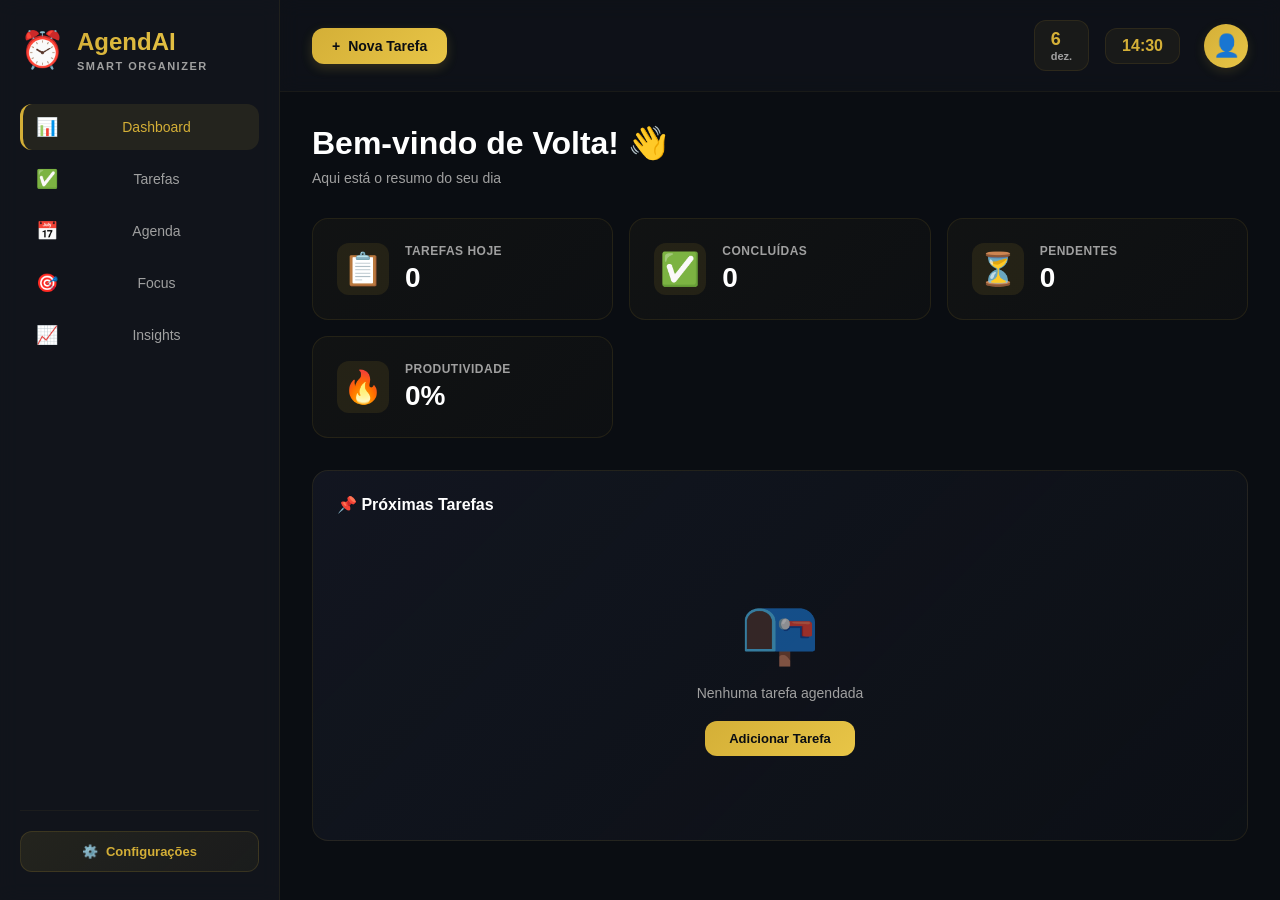
==== commit 17c3cace: "Update HTML with improved organization and minimalist design" ====
--- a/agente-organizador/index.html
+++ b/agente-organizador/index.html
@@ -3,8 +3,8 @@
 <head>
     <meta charset="UTF-8">
     <meta name="viewport" content="width=device-width, initial-scale=1.0">
-    <title>AgendAI - Agente Inteligente de Organização</title>
-    <link href="https://fonts.googleapis.com/css2?family=Inter:wght@400;500;600;700;800&display=swap" rel="stylesheet">
+    <title>AgendAI - Organizador Inteligente</title>
+    <link href="https://fonts.googleapis.com/css2?family=Inter:wght@400;500;600;700&display=swap" rel="stylesheet">
     <link rel="stylesheet" href="styles.css">
 </head>
 <body>
@@ -12,13 +12,13 @@
     <div class="floating-orbs"></div>
 
     <div class="app-container">
-        <!-- Modern Sidebar -->
+        <!-- SIDEBAR -->
         <aside class="modern-sidebar">
             <div class="sidebar-brand">
                 <div class="brand-icon">⏰</div>
                 <div class="brand-text">
                     <h1>AgendAI</h1>
-                    <p>Smart Scheduler</p>
+                    <p>Smart Organizer</p>
                 </div>
             </div>
 
@@ -53,13 +53,13 @@
             </div>
         </aside>
 
-        <!-- Main Area -->
+        <!-- MAIN AREA -->
         <div class="main-area">
-            <!-- Top Bar -->
+            <!-- TOP BAR -->
             <div class="top-bar">
-                <div class="top-bar-left">
+                <div>
                     <button class="quick-add-btn" id="quick-add">
-                        <span class="plus-icon">+</span>
+                        <span>+</span>
                         <span>Nova Tarefa</span>
                     </button>
                 </div>
@@ -68,235 +68,235 @@
                     <div class="time-display">
                         <div class="date-section">
                             <div class="date-day" id="current-day">13</div>
-                            <div class="date-info">
+                            <div>
                                 <div class="date-month" id="current-month">Mai</div>
-                                <div class="date-year" id="current-year">2026</div>
                             </div>
                         </div>
                         <div class="time-section">
                             <div class="time-value" id="current-time">14:30</div>
                         </div>
                     </div>
-                    <div class="user-menu">
-                        <div class="user-avatar">👤</div>
-                    </div>
-                </div>
-            </div>
-
-            <!-- Dashboard Section -->
-            <section id="dashboard" class="content-section active">
-                <div class="dashboard-hero">
-                    <div class="hero-greeting">
-                        <h2>Bem-vindo, Usuário! 👋</h2>
-                        <p class="hero-subtitle">Aqui está o resumo do seu dia</p>
-                    </div>
-                </div>
-
-                <div class="stats-grid">
-                    <div class="stat-card primary">
-                        <div class="stat-icon">📋</div>
-                        <div class="stat-content">
-                            <div class="stat-label">Tarefas Hoje</div>
-                            <div class="stat-value" id="today-count">0</div>
-                        </div>
-                    </div>
-                    <div class="stat-card success">
-                        <div class="stat-icon">✅</div>
-                        <div class="stat-content">
-                            <div class="stat-label">Concluídas</div>
-                            <div class="stat-value" id="completed-count">0</div>
-                        </div>
-                    </div>
-                    <div class="stat-card warning">
-                        <div class="stat-icon">⏳</div>
-                        <div class="stat-content">
-                            <div class="stat-label">Pendentes</div>
-                            <div class="stat-value" id="pending-count">0</div>
-                        </div>
-                    </div>
-                    <div class="stat-card accent">
-                        <div class="stat-icon">🔥</div>
-                        <div class="stat-content">
-                            <div class="stat-label">Produtividade</div>
-                            <div class="stat-value" id="productivity-score">0%</div>
-                        </div>
-                    </div>
-                </div>
-
-                <div class="featured-section">
-                    <h3>📌 Próximas Tarefas</h3>
-                    <div class="featured-list" id="upcoming-tasks">
+                    <div class="user-avatar">👤</div>
+                </div>
+            </div>
+
+            <!-- CONTENT AREA -->
+            <div class="content-area">
+                <!-- DASHBOARD -->
+                <section id="dashboard" class="content-section active">
+                    <div class="page-header">
+                        <h1 class="page-title">Bem-vindo de Volta! 👋</h1>
+                        <p class="page-subtitle">Aqui está o resumo do seu dia</p>
+                    </div>
+
+                    <div class="stats-grid">
+                        <div class="stat-card">
+                            <div class="stat-icon">📋</div>
+                            <div class="stat-content">
+                                <div class="stat-label">Tarefas Hoje</div>
+                                <div class="stat-value" id="today-count">0</div>
+                            </div>
+                        </div>
+                        <div class="stat-card">
+                            <div class="stat-icon">✅</div>
+                            <div class="stat-content">
+                                <div class="stat-label">Concluídas</div>
+                                <div class="stat-value" id="completed-count">0</div>
+                            </div>
+                        </div>
+                        <div class="stat-card">
+                            <div class="stat-icon">⏳</div>
+                            <div class="stat-content">
+                                <div class="stat-label">Pendentes</div>
+                                <div class="stat-value" id="pending-count">0</div>
+                            </div>
+                        </div>
+                        <div class="stat-card">
+                            <div class="stat-icon">🔥</div>
+                            <div class="stat-content">
+                                <div class="stat-label">Produtividade</div>
+                                <div class="stat-value" id="productivity-score">0%</div>
+                            </div>
+                        </div>
+                    </div>
+
+                    <div class="card">
+                        <div class="card-header">
+                            <h3 class="card-title">📌 Próximas Tarefas</h3>
+                        </div>
+                        <div class="featured-list" id="upcoming-tasks">
+                            <div class="empty-state">
+                                <span class="empty-icon">📭</span>
+                                <p>Nenhuma tarefa agendada</p>
+                                <button class="cta-btn" onclick="openModal()">Adicionar Tarefa</button>
+                            </div>
+                        </div>
+                    </div>
+                </section>
+
+                <!-- TASKS -->
+                <section id="tasks" class="content-section">
+                    <div class="section-header">
+                        <h2>Minhas Tarefas</h2>
+                        <div class="filter-tabs">
+                            <button class="filter-tab active" data-filter="all">Todas</button>
+                            <button class="filter-tab" data-filter="pending">Pendentes</button>
+                            <button class="filter-tab" data-filter="completed">Concluídas</button>
+                        </div>
+                    </div>
+
+                    <div class="tasks-container" id="tasks-list">
                         <div class="empty-state">
-                            <span class="empty-icon">📭</span>
-                            <p>Nenhuma tarefa agendada</p>
-                            <button class="cta-btn" id="add-first-task">Adicionar Tarefa</button>
-                        </div>
-                    </div>
-                </div>
-            </section>
-
-            <!-- Tasks Section -->
-            <section id="tasks" class="content-section">
-                <div class="section-header">
-                    <h2>Minhas Tarefas</h2>
-                    <div class="filter-tabs">
-                        <button class="filter-tab active" data-filter="all">Todas</button>
-                        <button class="filter-tab" data-filter="pending">Pendentes</button>
-                        <button class="filter-tab" data-filter="completed">Concluídas</button>
-                    </div>
-                </div>
-
-                <div class="tasks-container" id="tasks-list">
-                    <div class="empty-state">
-                        <span class="empty-icon">✨</span>
-                        <p>Você não tem tarefas ainda</p>
-                        <button class="cta-btn" id="add-task-btn">Criar Primeira Tarefa</button>
-                    </div>
-                </div>
-            </section>
-
-            <!-- Schedule Section -->
-            <section id="schedule" class="content-section">
-                <div class="section-header">
-                    <h2>Sua Agenda</h2>
-                </div>
-
-                <div class="calendar-wrapper">
-                    <div class="calendar-nav">
-                        <h3 id="month-year">Maio 2026</h3>
-                        <div>
-                            <button class="calendar-nav-btn" id="prev-month">←</button>
-                            <button class="calendar-nav-btn" id="next-month">→</button>
-                        </div>
-                    </div>
-                    <div class="calendar-grid" id="calendar-grid"></div>
-                </div>
-
-                <div class="week-schedule">
-                    <h3>📅 Sua Semana</h3>
-                    <div class="week-view" id="week-view"></div>
-                </div>
-            </section>
-
-            <!-- Focus Section -->
-            <section id="focus" class="content-section">
-                <div class="section-header">
-                    <h2>Modo Focus 🎯</h2>
-                </div>
-
-                <div class="focus-container">
-                    <div class="focus-content">
-                        <div class="focus-timer">
-                            <div class="focus-time" id="focus-timer">25:00</div>
-                            <div class="focus-task" id="focus-task">Selecione uma tarefa</div>
-                            <div class="focus-controls">
-                                <button class="btn-focus" id="focus-start">▶ Iniciar</button>
-                                <button class="btn-focus" id="focus-reset">⟳ Resetar</button>
-                                <button class="btn-focus" id="focus-tasks">Escolher Tarefa</button>
-                            </div>
-                        </div>
-                    </div>
-                </div>
-            </section>
-
-            <!-- Insights Section -->
-            <section id="insights" class="content-section">
-                <div class="section-header">
-                    <h2>Sua Produtividade 📊</h2>
-                </div>
-
-                <div class="insights-grid">
-                    <div class="insight-card">
-                        <h3>Distribuição por Categoria</h3>
-                        <div class="chart" id="category-chart">
-                            <div style="color: var(--text-tertiary);">Sem dados</div>
-                        </div>
-                    </div>
-                    <div class="insight-card">
-                        <h3>Tarefas por Prioridade</h3>
-                        <div class="chart" id="priority-chart">
-                            <div style="color: var(--text-tertiary);">Sem dados</div>
-                        </div>
-                    </div>
-                    <div class="insight-card">
-                        <h3>Taxa de Conclusão</h3>
-                        <div class="chart" id="completion-chart">
-                            <div style="color: var(--text-tertiary);">Sem dados</div>
-                        </div>
-                    </div>
-                </div>
-
-                <div class="insights-stats">
-                    <div class="insight-stat">
-                        <span class="label">Total de Tarefas</span>
-                        <span class="value" id="stat-total">0</span>
-                    </div>
-                    <div class="insight-stat">
-                        <span class="label">Concluídas</span>
-                        <span class="value" id="stat-completed">0</span>
-                    </div>
-                    <div class="insight-stat">
-                        <span class="label">Taxa</span>
-                        <span class="value" id="stat-rate">0%</span>
-                    </div>
-                </div>
-            </section>
-
-            <!-- Settings Section -->
-            <section id="settings" class="content-section">
-                <div class="section-header">
-                    <h2>Configurações ⚙️</h2>
-                </div>
-
-                <div class="settings-grid">
-                    <div class="setting-card">
-                        <h3>Notificações</h3>
-                        <div class="setting-item">
-                            <label>
-                                <input type="checkbox" id="notify-15min" checked>
-                                Notificação 15 min antes
-                            </label>
-                        </div>
-                        <div class="setting-item">
-                            <label>
-                                <input type="checkbox" id="notify-1hour" checked>
-                                Notificação 1 hora antes
-                            </label>
-                        </div>
-                        <div class="setting-item">
-                            <label>
-                                <input type="checkbox" id="notify-sound" checked>
-                                Som na notificação
-                            </label>
-                        </div>
-                    </div>
-
-                    <div class="setting-card">
-                        <h3>Horário de Funcionamento</h3>
-                        <div class="time-inputs">
+                            <span class="empty-icon">✨</span>
+                            <p>Você não tem tarefas ainda</p>
+                            <button class="cta-btn" onclick="openModal()">Criar Primeira Tarefa</button>
+                        </div>
+                    </div>
+                </section>
+
+                <!-- SCHEDULE -->
+                <section id="schedule" class="content-section">
+                    <div class="section-header">
+                        <h2>Sua Agenda</h2>
+                    </div>
+
+                    <div class="calendar-wrapper">
+                        <div class="calendar-nav">
+                            <h3 id="month-year">Maio 2026</h3>
                             <div>
-                                <label>Início</label>
-                                <input type="time" id="work-start" value="08:00">
-                            </div>
-                            <div>
-                                <label>Fim</label>
-                                <input type="time" id="work-end" value="18:00">
-                            </div>
-                        </div>
-                    </div>
-
-                    <div class="setting-card">
-                        <h3>Dados</h3>
-                        <button class="btn-secondary" id="export-btn">📥 Exportar Dados</button>
-                        <button class="btn-secondary" id="import-btn">📤 Importar Dados</button>
-                        <button class="btn-danger" id="clear-btn">🗑️ Limpar Tudo</button>
-                    </div>
-                </div>
-            </section>
+                                <button class="calendar-nav-btn" id="prev-month">←</button>
+                                <button class="calendar-nav-btn" id="next-month">→</button>
+                            </div>
+                        </div>
+                        <div class="calendar-grid" id="calendar-grid"></div>
+                    </div>
+
+                    <div class="week-schedule">
+                        <h3>📅 Sua Semana</h3>
+                        <div class="week-view" id="week-view"></div>
+                    </div>
+                </section>
+
+                <!-- FOCUS -->
+                <section id="focus" class="content-section">
+                    <div class="section-header">
+                        <h2>Modo Focus 🎯</h2>
+                    </div>
+
+                    <div class="focus-container">
+                        <div class="focus-content">
+                            <div class="focus-timer">
+                                <div class="focus-time" id="focus-timer">25:00</div>
+                                <div class="focus-task" id="focus-task">Selecione uma tarefa</div>
+                                <div class="focus-controls">
+                                    <button class="btn-focus" id="focus-start">▶ Iniciar</button>
+                                    <button class="btn-focus" id="focus-reset">⟳ Resetar</button>
+                                    <button class="btn-focus" id="focus-tasks">Escolher Tarefa</button>
+                                </div>
+                            </div>
+                        </div>
+                    </div>
+                </section>
+
+                <!-- INSIGHTS -->
+                <section id="insights" class="content-section">
+                    <div class="section-header">
+                        <h2>Sua Produtividade 📊</h2>
+                    </div>
+
+                    <div class="insights-grid">
+                        <div class="insight-card">
+                            <h3>Distribuição por Categoria</h3>
+                            <div class="chart" id="category-chart">
+                                <div style="color: var(--text-tertiary); text-align: center;">Sem dados</div>
+                            </div>
+                        </div>
+                        <div class="insight-card">
+                            <h3>Tarefas por Prioridade</h3>
+                            <div class="chart" id="priority-chart">
+                                <div style="color: var(--text-tertiary); text-align: center;">Sem dados</div>
+                            </div>
+                        </div>
+                        <div class="insight-card">
+                            <h3>Taxa de Conclusão</h3>
+                            <div class="chart" id="completion-chart">
+                                <div style="color: var(--text-tertiary); text-align: center;">Sem dados</div>
+                            </div>
+                        </div>
+                    </div>
+
+                    <div class="insights-stats">
+                        <div class="insight-stat">
+                            <span class="label">Total de Tarefas</span>
+                            <span class="value" id="stat-total">0</span>
+                        </div>
+                        <div class="insight-stat">
+                            <span class="label">Concluídas</span>
+                            <span class="value" id="stat-completed">0</span>
+                        </div>
+                        <div class="insight-stat">
+                            <span class="label">Taxa</span>
+                            <span class="value" id="stat-rate">0%</span>
+                        </div>
+                    </div>
+                </section>
+
+                <!-- SETTINGS -->
+                <section id="settings" class="content-section">
+                    <div class="section-header">
+                        <h2>Configurações ⚙️</h2>
+                    </div>
+
+                    <div class="settings-grid">
+                        <div class="setting-card">
+                            <h3>Notificações</h3>
+                            <div class="setting-item">
+                                <label>
+                                    <input type="checkbox" id="notify-15min" checked>
+                                    Notificação 15 min antes
+                                </label>
+                            </div>
+                            <div class="setting-item">
+                                <label>
+                                    <input type="checkbox" id="notify-1hour" checked>
+                                    Notificação 1 hora antes
+                                </label>
+                            </div>
+                            <div class="setting-item">
+                                <label>
+                                    <input type="checkbox" id="notify-sound" checked>
+                                    Som na notificação
+                                </label>
+                            </div>
+                        </div>
+
+                        <div class="setting-card">
+                            <h3>Horário de Funcionamento</h3>
+                            <div class="time-inputs">
+                                <div>
+                                    <label>Início</label>
+                                    <input type="time" id="work-start" value="08:00">
+                                </div>
+                                <div>
+                                    <label>Fim</label>
+                                    <input type="time" id="work-end" value="18:00">
+                                </div>
+                            </div>
+                        </div>
+
+                        <div class="setting-card">
+                            <h3>Dados</h3>
+                            <button class="btn-secondary" id="export-btn">📥 Exportar Dados</button>
+                            <button class="btn-secondary" id="import-btn">📤 Importar Dados</button>
+                            <button class="btn-danger" id="clear-btn">🗑️ Limpar Tudo</button>
+                        </div>
+                    </div>
+                </section>
+            </div>
         </div>
     </div>
 
-    <!-- Add Task Modal -->
+    <!-- MODAL -->
     <div class="modal" id="add-task-modal">
         <div class="modal-overlay" onclick="closeModal()"></div>
         <div class="modal-content">
@@ -352,7 +352,6 @@
         </div>
     </div>
 
-    <!-- Hidden file input for imports -->
     <input type="file" id="import-file" accept=".json" style="display: none;">
 
     <script src="script.js"></script>
--- a/agente-organizador/styles.css
+++ b/agente-organizador/styles.css
@@ -3,30 +3,24 @@
     --primary-dark: #b8941e;
     --primary-light: #e8c547;
     
-    --dark-bg: #0a0e27;
-    --dark-surface: #1a1f3a;
-    --dark-surface-light: #252d4a;
+    --bg-dark: #0f1419;
+    --bg-darker: #0a0d12;
+    --bg-surface: #13171e;
+    --bg-surface-light: #1a1f2e;
     
     --text-primary: #ffffff;
-    --text-secondary: #b0b0b0;
-    --text-tertiary: #808080;
+    --text-secondary: #a0a0a0;
+    --text-tertiary: #707070;
     
     --success: #10b981;
     --warning: #f59e0b;
     --danger: #ef4444;
-    --accent: #8b5cf6;
     
-    --border-radius-sm: 8px;
-    --border-radius-md: 12px;
-    --border-radius-lg: 16px;
+    --radius-sm: 12px;
+    --radius-md: 16px;
+    --radius-lg: 24px;
     
-    --transition-fast: 150ms cubic-bezier(0.4, 0, 0.2, 1);
-    --transition-normal: 300ms cubic-bezier(0.4, 0, 0.2, 1);
-    --transition-slow: 500ms cubic-bezier(0.4, 0, 0.2, 1);
-    
-    --shadow-sm: 0 2px 8px rgba(0, 0, 0, 0.12);
-    --shadow-md: 0 4px 16px rgba(0, 0, 0, 0.15);
-    --shadow-lg: 0 8px 32px rgba(0, 0, 0, 0.2);
+    --transition: 300ms cubic-bezier(0.4, 0, 0.2, 1);
 }
 
 * {
@@ -38,13 +32,11 @@
 html, body {
     width: 100%;
     height: 100%;
-    font-family: 'Inter', sans-serif;
-    background: var(--dark-bg);
+    font-family: -apple-system, BlinkMacSystemFont, 'Segoe UI', 'Roboto', sans-serif;
+    background: var(--bg-darker);
     color: var(--text-primary);
     overflow: hidden;
 }
-
-/* ==================== BACKGROUND ==================== */
 
 .background-gradient {
     position: fixed;
@@ -52,57 +44,40 @@
     left: 0;
     right: 0;
     bottom: 0;
-    background: linear-gradient(135deg, #0a0e27 0%, #1a1f3a 50%, #0f1629 100%);
+    background: linear-gradient(135deg, var(--bg-darker) 0%, var(--bg-dark) 50%, var(--bg-darker) 100%);
     z-index: -2;
 }
 
 .floating-orbs {
     position: fixed;
-    top: -20%;
-    right: -10%;
-    width: 600px;
-    height: 600px;
-    background: radial-gradient(circle, rgba(212, 175, 55, 0.15) 0%, transparent 70%);
+    top: -10%;
+    right: -5%;
+    width: 500px;
+    height: 500px;
+    background: radial-gradient(circle, rgba(212, 175, 55, 0.06) 0%, transparent 70%);
     border-radius: 50%;
     z-index: -1;
-    animation: float 20s ease-in-out infinite;
-}
-
-.floating-orbs::before {
-    content: '';
-    position: absolute;
-    bottom: -30%;
-    left: -20%;
-    width: 400px;
-    height: 400px;
-    background: radial-gradient(circle, rgba(139, 92, 246, 0.1) 0%, transparent 70%);
-    border-radius: 50%;
-    animation: float 15s ease-in-out infinite reverse;
+    animation: float 25s ease-in-out infinite;
 }
 
 @keyframes float {
-    0%, 100% { transform: translate(0, 0) scale(1); }
-    50% { transform: translate(30px, -30px) scale(1.1); }
-}
-
-/* ==================== LAYOUT ==================== */
+    0%, 100% { transform: translate(0, 0); }
+    50% { transform: translate(20px, -20px); }
+}
 
 .app-container {
     display: flex;
     height: 100vh;
-    gap: 0;
-}
-
-/* ==================== SIDEBAR ==================== */
+}
 
 .modern-sidebar {
     width: 280px;
-    background: rgba(26, 31, 58, 0.7);
+    background: rgba(19, 23, 30, 0.8);
     backdrop-filter: blur(10px);
-    border-right: 1px solid rgba(212, 175, 55, 0.1);
+    border-right: 1px solid rgba(212, 175, 55, 0.08);
     display: flex;
     flex-direction: column;
-    padding: 24px;
+    padding: 28px 20px;
     gap: 32px;
     overflow-y: auto;
 }
@@ -111,44 +86,34 @@
     display: flex;
     align-items: center;
     gap: 12px;
-    cursor: pointer;
-    transition: var(--transition-normal);
 }
 
 .brand-icon {
-    font-size: 32px;
-    animation: spin 3s linear infinite;
-}
-
-@keyframes spin {
-    from { transform: rotate(0deg); }
-    to { transform: rotate(360deg); }
+    font-size: 36px;
 }
 
 .brand-text h1 {
     font-size: 24px;
-    font-weight: 800;
+    font-weight: 700;
     background: linear-gradient(135deg, var(--primary) 0%, var(--primary-light) 100%);
     -webkit-background-clip: text;
     -webkit-text-fill-color: transparent;
     background-clip: text;
-    letter-spacing: -0.5px;
 }
 
 .brand-text p {
     font-size: 11px;
-    color: var(--primary);
-    font-weight: 700;
-    letter-spacing: 2px;
+    color: var(--text-secondary);
+    font-weight: 600;
+    letter-spacing: 1.5px;
     text-transform: uppercase;
-}
-
-/* Modern Navigation */
+    margin-top: 4px;
+}
 
 .modern-nav {
     display: flex;
     flex-direction: column;
-    gap: 8px;
+    gap: 6px;
     flex: 1;
 }
 
@@ -159,70 +124,50 @@
     padding: 12px 16px;
     background: transparent;
     border: none;
-    border-radius: var(--border-radius-md);
+    border-radius: var(--radius-sm);
     color: var(--text-secondary);
     cursor: pointer;
     font-size: 14px;
     font-weight: 500;
-    transition: var(--transition-fast);
-    position: relative;
-    overflow: hidden;
-}
-
-.nav-item::before {
-    content: '';
-    position: absolute;
-    left: 0;
-    top: 0;
-    bottom: 0;
-    width: 3px;
-    background: var(--primary);
-    border-radius: 0 3px 3px 0;
-    opacity: 0;
-    transition: var(--transition-fast);
+    transition: var(--transition);
 }
 
 .nav-item:hover {
-    background: rgba(212, 175, 55, 0.08);
+    background: rgba(212, 175, 55, 0.06);
     color: var(--text-primary);
 }
 
 .nav-item.active {
-    background: rgba(212, 175, 55, 0.12);
-    color: var(--primary);
-}
-
-.nav-item.active::before {
-    opacity: 1;
+    background: rgba(212, 175, 55, 0.1);
+    color: var(--primary);
+    border-left: 3px solid var(--primary);
+    padding-left: 13px;
 }
 
 .nav-icon {
     font-size: 18px;
-    display: flex;
-    align-items: center;
-    justify-content: center;
 }
 
 .nav-label {
     flex: 1;
-    text-align: left;
 }
 
 .sidebar-footer {
-    padding-top: 24px;
-    border-top: 1px solid rgba(212, 175, 55, 0.1);
+    padding-top: 20px;
+    border-top: 1px solid rgba(212, 175, 55, 0.06);
 }
 
 .settings-btn {
     width: 100%;
     padding: 12px 16px;
-    background: rgba(212, 175, 55, 0.1);
-    border: 1px solid rgba(212, 175, 55, 0.2);
-    border-radius: var(--border-radius-md);
-    color: var(--primary);
-    cursor: pointer;
-    font-weight: 600;
-    transition: var(--transition-fast);
+    background: linear-gradient(135deg, rgba(212, 175, 55, 0.1) 0%, rgba(212, 175, 55, 0.05) 100%);
+    border: 1px solid rgba(212, 175, 55, 0.15);
+    border-radius: var(--radius-sm);
+    color: var(--primary);
+    cursor: pointer;
+    font-weight: 600;
+    font-size: 13px;
+    transition: var(--transition);
     display: flex;
     align-items: center;
     justify-content: center;
@@ -230,75 +175,46 @@
 }
 
 .settings-btn:hover {
-    background: rgba(212, 175, 55, 0.15);
-    border-color: rgba(212, 175, 55, 0.3);
-}
-
-/* ==================== MAIN AREA ==================== */
+    background: linear-gradient(135deg, rgba(212, 175, 55, 0.15) 0%, rgba(212, 175, 55, 0.1) 100%);
+}
 
 .main-area {
     flex: 1;
     display: flex;
     flex-direction: column;
-    overflow-y: auto;
-}
-
-.main-area::-webkit-scrollbar {
-    width: 8px;
-}
-
-.main-area::-webkit-scrollbar-track {
-    background: transparent;
-}
-
-.main-area::-webkit-scrollbar-thumb {
-    background: rgba(212, 175, 55, 0.2);
-    border-radius: 4px;
-}
-
-.main-area::-webkit-scrollbar-thumb:hover {
-    background: rgba(212, 175, 55, 0.4);
-}
-
-/* ==================== TOP BAR ==================== */
+    overflow: hidden;
+}
 
 .top-bar {
     display: flex;
     justify-content: space-between;
     align-items: center;
     padding: 20px 32px;
-    background: rgba(26, 31, 58, 0.4);
+    background: rgba(19, 23, 30, 0.5);
     backdrop-filter: blur(10px);
-    border-bottom: 1px solid rgba(212, 175, 55, 0.1);
-    gap: 20px;
-}
-
-.top-bar-left {
-    flex: 1;
+    border-bottom: 1px solid rgba(212, 175, 55, 0.06);
+    gap: 24px;
 }
 
 .quick-add-btn {
-    display: flex;
+    display: inline-flex;
     align-items: center;
     gap: 8px;
     padding: 10px 20px;
     background: linear-gradient(135deg, var(--primary) 0%, var(--primary-light) 100%);
     border: none;
-    border-radius: var(--border-radius-md);
-    color: var(--dark-bg);
-    font-weight: 600;
-    cursor: pointer;
-    transition: var(--transition-fast);
-    box-shadow: 0 4px 12px rgba(212, 175, 55, 0.3);
+    border-radius: var(--radius-sm);
+    color: var(--bg-darker);
+    font-weight: 600;
+    font-size: 14px;
+    cursor: pointer;
+    transition: var(--transition);
+    box-shadow: 0 4px 12px rgba(212, 175, 55, 0.2);
 }
 
 .quick-add-btn:hover {
     transform: translateY(-2px);
-    box-shadow: 0 6px 20px rgba(212, 175, 55, 0.4);
-}
-
-.plus-icon {
-    font-size: 18px;
+    box-shadow: 0 6px 20px rgba(212, 175, 55, 0.3);
 }
 
 .top-bar-right {
@@ -313,13 +229,11 @@
     gap: 16px;
 }
 
-.date-section {
-    display: flex;
-    align-items: center;
-    gap: 8px;
+.date-section, .time-section {
     padding: 8px 16px;
-    background: rgba(212, 175, 55, 0.08);
-    border-radius: var(--border-radius-md);
+    background: rgba(212, 175, 55, 0.06);
+    border-radius: var(--radius-sm);
+    border: 1px solid rgba(212, 175, 55, 0.1);
 }
 
 .date-day {
@@ -328,66 +242,45 @@
     color: var(--primary);
 }
 
-.date-info {
-    display: flex;
-    flex-direction: column;
-    gap: 2px;
-}
-
 .date-month {
     font-size: 11px;
     color: var(--text-secondary);
-}
-
-.date-year {
-    font-size: 10px;
-    color: var(--text-tertiary);
-}
-
-.time-section {
-    padding: 8px 16px;
-    background: rgba(212, 175, 55, 0.08);
-    border-radius: var(--border-radius-md);
+    font-weight: 600;
 }
 
 .time-value {
     font-size: 16px;
-    font-weight: 600;
-    color: var(--primary);
-    font-variant-numeric: tabular-nums;
-}
-
-.user-menu {
-    display: flex;
-    align-items: center;
+    font-weight: 700;
+    color: var(--primary);
 }
 
 .user-avatar {
     width: 44px;
     height: 44px;
     border-radius: 50%;
-    background: linear-gradient(135deg, var(--primary) 0%, var(--primary-dark) 100%);
+    background: linear-gradient(135deg, var(--primary) 0%, var(--primary-light) 100%);
     display: flex;
     align-items: center;
     justify-content: center;
-    font-size: 24px;
-    cursor: pointer;
-    transition: var(--transition-fast);
-    box-shadow: 0 4px 12px rgba(212, 175, 55, 0.25);
+    font-size: 22px;
+    cursor: pointer;
+    transition: var(--transition);
+    box-shadow: 0 4px 12px rgba(212, 175, 55, 0.15);
 }
 
 .user-avatar:hover {
-    transform: scale(1.1);
-}
-
-/* ==================== CONTENT SECTIONS ==================== */
+    transform: scale(1.08);
+}
+
+.content-area {
+    flex: 1;
+    overflow-y: auto;
+    padding: 32px;
+}
 
 .content-section {
-    flex: 1;
-    padding: 32px;
     display: none;
-    overflow-y: auto;
-    animation: fadeIn var(--transition-normal);
+    animation: fadeIn var(--transition);
 }
 
 .content-section.active {
@@ -397,7 +290,7 @@
 @keyframes fadeIn {
     from {
         opacity: 0;
-        transform: translateY(10px);
+        transform: translateY(8px);
     }
     to {
         opacity: 1;
@@ -405,86 +298,56 @@
     }
 }
 
-/* ==================== DASHBOARD ==================== */
-
-.dashboard-hero {
+.page-header {
     margin-bottom: 32px;
 }
 
-.hero-greeting h2 {
+.page-title {
     font-size: 32px;
     font-weight: 700;
     margin-bottom: 8px;
-    background: linear-gradient(135deg, var(--text-primary) 0%, var(--text-secondary) 100%);
-    -webkit-background-clip: text;
-    -webkit-text-fill-color: transparent;
-    background-clip: text;
-}
-
-.hero-subtitle {
-    color: var(--text-secondary);
-    font-size: 15px;
+}
+
+.page-subtitle {
+    font-size: 14px;
+    color: var(--text-secondary);
 }
 
 .stats-grid {
     display: grid;
-    grid-template-columns: repeat(auto-fit, minmax(200px, 1fr));
+    grid-template-columns: repeat(auto-fit, minmax(240px, 1fr));
     gap: 16px;
     margin-bottom: 32px;
 }
 
 .stat-card {
-    padding: 20px;
-    border-radius: var(--border-radius-lg);
-    backdrop-filter: blur(10px);
-    border: 1px solid rgba(255, 255, 255, 0.1);
+    padding: 24px;
+    border-radius: var(--radius-md);
+    border: 1px solid rgba(212, 175, 55, 0.1);
+    background: linear-gradient(135deg, rgba(212, 175, 55, 0.04) 0%, rgba(212, 175, 55, 0.02) 100%);
     display: flex;
     align-items: center;
     gap: 16px;
-    transition: var(--transition-normal);
-    position: relative;
-    overflow: hidden;
-}
-
-.stat-card::before {
-    content: '';
-    position: absolute;
-    top: -50%;
-    right: -50%;
-    width: 200px;
-    height: 200px;
-    border-radius: 50%;
-    opacity: 0.1;
-}
-
-.stat-card.primary {
-    background: linear-gradient(135deg, rgba(212, 175, 55, 0.1) 0%, rgba(212, 175, 55, 0.05) 100%);
+    transition: var(--transition);
+    cursor: pointer;
+}
+
+.stat-card:hover {
     border-color: rgba(212, 175, 55, 0.2);
-}
-
-.stat-card.success {
-    background: linear-gradient(135deg, rgba(16, 185, 129, 0.1) 0%, rgba(16, 185, 129, 0.05) 100%);
-    border-color: rgba(16, 185, 129, 0.2);
-}
-
-.stat-card.warning {
-    background: linear-gradient(135deg, rgba(245, 158, 11, 0.1) 0%, rgba(245, 158, 11, 0.05) 100%);
-    border-color: rgba(245, 158, 11, 0.2);
-}
-
-.stat-card.accent {
-    background: linear-gradient(135deg, rgba(139, 92, 246, 0.1) 0%, rgba(139, 92, 246, 0.05) 100%);
-    border-color: rgba(139, 92, 246, 0.2);
-}
-
-.stat-card:hover {
+    background: linear-gradient(135deg, rgba(212, 175, 55, 0.08) 0%, rgba(212, 175, 55, 0.04) 100%);
     transform: translateY(-4px);
-    box-shadow: var(--shadow-lg);
+    box-shadow: 0 8px 24px rgba(212, 175, 55, 0.1);
 }
 
 .stat-icon {
     font-size: 32px;
-    opacity: 0.8;
+    min-width: 52px;
+    height: 52px;
+    display: flex;
+    align-items: center;
+    justify-content: center;
+    background: rgba(212, 175, 55, 0.1);
+    border-radius: var(--radius-sm);
 }
 
 .stat-content {
@@ -496,7 +359,7 @@
 .stat-label {
     font-size: 12px;
     color: var(--text-secondary);
-    font-weight: 500;
+    font-weight: 600;
     text-transform: uppercase;
     letter-spacing: 0.5px;
 }
@@ -504,24 +367,31 @@
 .stat-value {
     font-size: 28px;
     font-weight: 700;
-    color: var(--text-primary);
-}
-
-/* Featured Section */
-
-.featured-section {
-    background: rgba(26, 31, 58, 0.5);
-    backdrop-filter: blur(10px);
-    border: 1px solid rgba(212, 175, 55, 0.15);
-    border-radius: var(--border-radius-lg);
+}
+
+.card {
+    background: linear-gradient(135deg, rgba(26, 31, 46, 0.5) 0%, rgba(19, 23, 30, 0.3) 100%);
+    border: 1px solid rgba(212, 175, 55, 0.1);
+    border-radius: var(--radius-md);
     padding: 24px;
-}
-
-.featured-section h3 {
+    transition: var(--transition);
+}
+
+.card:hover {
+    border-color: rgba(212, 175, 55, 0.15);
+    box-shadow: 0 8px 24px rgba(212, 175, 55, 0.08);
+}
+
+.card-header {
+    display: flex;
+    justify-content: space-between;
+    align-items: center;
+    margin-bottom: 20px;
+}
+
+.card-title {
     font-size: 16px;
-    font-weight: 600;
-    margin-bottom: 16px;
-    color: var(--text-primary);
+    font-weight: 700;
 }
 
 .featured-list {
@@ -533,23 +403,27 @@
 .featured-task {
     display: flex;
     align-items: center;
-    gap: 12px;
-    padding: 12px;
-    background: rgba(212, 175, 55, 0.08);
-    border-radius: var(--border-radius-md);
-    border-left: 3px solid var(--primary);
-    transition: var(--transition-fast);
+    gap: 16px;
+    padding: 16px;
+    background: rgba(212, 175, 55, 0.06);
+    border: 1px solid rgba(212, 175, 55, 0.1);
+    border-radius: var(--radius-sm);
+    transition: var(--transition);
 }
 
 .featured-task:hover {
-    background: rgba(212, 175, 55, 0.12);
+    background: rgba(212, 175, 55, 0.1);
+    border-color: rgba(212, 175, 55, 0.15);
 }
 
 .featured-task-time {
     min-width: 60px;
     font-size: 13px;
-    font-weight: 600;
-    color: var(--primary);
+    font-weight: 700;
+    color: var(--primary);
+    background: rgba(212, 175, 55, 0.1);
+    padding: 4px 12px;
+    border-radius: 6px;
 }
 
 .featured-task-content {
@@ -558,8 +432,8 @@
 
 .featured-task-title {
     font-weight: 600;
-    color: var(--text-primary);
-    margin-bottom: 2px;
+    margin-bottom: 4px;
+    font-size: 14px;
 }
 
 .featured-task-subtitle {
@@ -569,48 +443,49 @@
 
 .empty-state {
     text-align: center;
-    padding: 40px 20px;
-    color: var(--text-secondary);
+    padding: 60px 20px;
 }
 
 .empty-icon {
     font-size: 64px;
     display: block;
     margin-bottom: 16px;
+    opacity: 0.6;
 }
 
 .empty-state p {
-    margin-bottom: 16px;
+    margin-bottom: 20px;
+    font-size: 14px;
+    color: var(--text-secondary);
 }
 
 .cta-btn {
     padding: 10px 24px;
-    background: var(--primary);
+    background: linear-gradient(135deg, var(--primary) 0%, var(--primary-light) 100%);
     border: none;
-    border-radius: var(--border-radius-md);
-    color: var(--dark-bg);
-    font-weight: 600;
-    cursor: pointer;
-    transition: var(--transition-fast);
+    border-radius: var(--radius-sm);
+    color: var(--bg-darker);
+    font-weight: 600;
+    cursor: pointer;
+    transition: var(--transition);
+    display: inline-block;
+    font-size: 13px;
 }
 
 .cta-btn:hover {
-    transform: scale(1.05);
-}
-
-/* ==================== SECTION HEADERS ==================== */
+    transform: translateY(-2px);
+}
 
 .section-header {
     display: flex;
     justify-content: space-between;
     align-items: center;
     margin-bottom: 24px;
-    flex-wrap: wrap;
     gap: 16px;
 }
 
 .section-header h2 {
-    font-size: 28px;
+    font-size: 24px;
     font-weight: 700;
 }
 
@@ -623,25 +498,24 @@
     padding: 8px 16px;
     background: transparent;
     border: 1px solid rgba(212, 175, 55, 0.2);
-    border-radius: var(--border-radius-md);
-    color: var(--text-secondary);
-    cursor: pointer;
-    transition: var(--transition-fast);
+    border-radius: var(--radius-sm);
+    color: var(--text-secondary);
+    cursor: pointer;
+    transition: var(--transition);
     font-weight: 500;
     font-size: 13px;
 }
 
 .filter-tab:hover {
     border-color: rgba(212, 175, 55, 0.4);
+    background: rgba(212, 175, 55, 0.05);
 }
 
 .filter-tab.active {
-    background: var(--primary);
+    background: linear-gradient(135deg, var(--primary) 0%, var(--primary-light) 100%);
     border-color: var(--primary);
-    color: var(--dark-bg);
-}
-
-/* ==================== TASKS ==================== */
+    color: var(--bg-darker);
+}
 
 .tasks-container {
     display: flex;
@@ -654,15 +528,15 @@
     align-items: center;
     gap: 12px;
     padding: 16px;
-    background: rgba(26, 31, 58, 0.5);
-    border: 1px solid rgba(212, 175, 55, 0.1);
-    border-radius: var(--border-radius-md);
-    transition: var(--transition-fast);
+    background: rgba(19, 23, 30, 0.5);
+    border: 1px solid rgba(212, 175, 55, 0.08);
+    border-radius: var(--radius-sm);
+    transition: var(--transition);
 }
 
 .task-item:hover {
-    border-color: rgba(212, 175, 55, 0.3);
-    background: rgba(26, 31, 58, 0.7);
+    border-color: rgba(212, 175, 55, 0.15);
+    background: rgba(26, 31, 46, 0.5);
 }
 
 .task-checkbox {
@@ -670,6 +544,7 @@
     height: 24px;
     cursor: pointer;
     accent-color: var(--primary);
+    border-radius: 6px;
 }
 
 .task-info {
@@ -679,7 +554,7 @@
 .task-title {
     font-weight: 600;
     margin-bottom: 4px;
-    color: var(--text-primary);
+    font-size: 14px;
 }
 
 .task-meta {
@@ -692,29 +567,28 @@
     border-radius: 20px;
     font-size: 12px;
     font-weight: 600;
+    white-space: nowrap;
 }
 
 .priority-alta {
-    background: rgba(239, 68, 68, 0.2);
-    color: #ef4444;
+    background: rgba(239, 68, 68, 0.15);
+    color: #fca5a5;
 }
 
 .priority-média {
-    background: rgba(245, 158, 11, 0.2);
-    color: #f59e0b;
+    background: rgba(245, 158, 11, 0.15);
+    color: #fcd34d;
 }
 
 .priority-baixa {
-    background: rgba(16, 185, 129, 0.2);
-    color: #10b981;
-}
-
-/* ==================== CALENDAR ==================== */
+    background: rgba(16, 185, 129, 0.15);
+    color: #86efac;
+}
 
 .calendar-wrapper {
-    background: rgba(26, 31, 58, 0.5);
-    border: 1px solid rgba(212, 175, 55, 0.15);
-    border-radius: var(--border-radius-lg);
+    background: rgba(26, 31, 46, 0.4);
+    border: 1px solid rgba(212, 175, 55, 0.1);
+    border-radius: var(--radius-md);
     padding: 24px;
     margin-bottom: 24px;
 }
@@ -727,7 +601,7 @@
 }
 
 .calendar-nav h3 {
-    font-size: 18px;
+    font-size: 16px;
     font-weight: 700;
 }
 
@@ -735,23 +609,23 @@
     width: 40px;
     height: 40px;
     border-radius: 50%;
-    background: rgba(212, 175, 55, 0.1);
-    border: 1px solid rgba(212, 175, 55, 0.2);
-    color: var(--primary);
-    cursor: pointer;
-    font-weight: 600;
-    transition: var(--transition-fast);
+    background: rgba(212, 175, 55, 0.08);
+    border: 1px solid rgba(212, 175, 55, 0.15);
+    color: var(--primary);
+    cursor: pointer;
+    font-weight: 600;
+    transition: var(--transition);
+    font-size: 16px;
 }
 
 .calendar-nav-btn:hover {
-    background: rgba(212, 175, 55, 0.2);
+    background: rgba(212, 175, 55, 0.15);
 }
 
 .calendar-grid {
     display: grid;
     grid-template-columns: repeat(7, 1fr);
     gap: 8px;
-    margin-bottom: 24px;
 }
 
 .calendar-day {
@@ -759,40 +633,39 @@
     display: flex;
     align-items: center;
     justify-content: center;
-    border-radius: var(--border-radius-md);
-    background: rgba(212, 175, 55, 0.05);
-    border: 1px solid rgba(212, 175, 55, 0.1);
-    cursor: pointer;
-    transition: var(--transition-fast);
+    border-radius: var(--radius-sm);
+    background: rgba(212, 175, 55, 0.04);
+    border: 1px solid rgba(212, 175, 55, 0.08);
+    cursor: pointer;
+    transition: var(--transition);
     font-weight: 500;
     font-size: 14px;
 }
 
 .calendar-day:hover {
-    background: rgba(212, 175, 55, 0.15);
+    background: rgba(212, 175, 55, 0.1);
 }
 
 .calendar-day.today {
-    background: var(--primary);
-    color: var(--dark-bg);
+    background: linear-gradient(135deg, var(--primary) 0%, var(--primary-light) 100%);
+    color: var(--bg-darker);
     font-weight: 700;
 }
 
 .calendar-day.other-month {
-    color: var(--text-tertiary);
-    opacity: 0.5;
+    opacity: 0.4;
 }
 
 .week-schedule {
-    background: rgba(26, 31, 58, 0.5);
-    border: 1px solid rgba(212, 175, 55, 0.15);
-    border-radius: var(--border-radius-lg);
+    background: rgba(26, 31, 46, 0.4);
+    border: 1px solid rgba(212, 175, 55, 0.1);
+    border-radius: var(--radius-md);
     padding: 24px;
 }
 
 .week-schedule h3 {
     font-size: 16px;
-    font-weight: 600;
+    font-weight: 700;
     margin-bottom: 16px;
 }
 
@@ -800,16 +673,20 @@
     display: flex;
     gap: 12px;
     overflow-x: auto;
-    padding-bottom: 12px;
 }
 
 .week-day {
     flex: 0 0 140px;
-    background: rgba(212, 175, 55, 0.08);
+    background: rgba(212, 175, 55, 0.06);
     border: 1px solid rgba(212, 175, 55, 0.1);
-    border-radius: var(--border-radius-md);
+    border-radius: var(--radius-sm);
     padding: 12px;
     text-align: center;
+    transition: var(--transition);
+}
+
+.week-day:hover {
+    background: rgba(212, 175, 55, 0.1);
 }
 
 .week-day-name {
@@ -821,7 +698,7 @@
 
 .week-day-date {
     font-size: 14px;
-    font-weight: 600;
+    font-weight: 700;
     margin-bottom: 8px;
 }
 
@@ -830,8 +707,6 @@
     color: var(--text-secondary);
 }
 
-/* ==================== FOCUS MODE ==================== */
-
 .focus-container {
     display: flex;
     align-items: center;
@@ -841,11 +716,15 @@
 
 .focus-content {
     width: 100%;
+    max-width: 500px;
 }
 
 .focus-timer {
     text-align: center;
     padding: 40px;
+    background: rgba(26, 31, 46, 0.4);
+    border: 1px solid rgba(212, 175, 55, 0.1);
+    border-radius: var(--radius-lg);
 }
 
 .focus-time {
@@ -855,19 +734,21 @@
     -webkit-background-clip: text;
     -webkit-text-fill-color: transparent;
     background-clip: text;
-    margin-bottom: 16px;
-    font-variant-numeric: tabular-nums;
+    margin-bottom: 24px;
+    letter-spacing: 4px;
 }
 
 .focus-task {
-    font-size: 20px;
+    font-size: 18px;
     margin-bottom: 32px;
+    color: var(--text-secondary);
 }
 
 .focus-controls {
     display: flex;
     gap: 12px;
     justify-content: center;
+    flex-wrap: wrap;
 }
 
 .btn-focus {
@@ -875,15 +756,16 @@
     border: 2px solid var(--primary);
     background: transparent;
     color: var(--primary);
-    border-radius: var(--border-radius-md);
-    cursor: pointer;
-    font-weight: 600;
-    transition: var(--transition-fast);
+    border-radius: var(--radius-sm);
+    cursor: pointer;
+    font-weight: 600;
+    transition: var(--transition);
+    font-size: 14px;
 }
 
 .btn-focus:hover {
     background: var(--primary);
-    color: var(--dark-bg);
+    color: var(--bg-darker);
 }
 
 .btn-focus.playing {
@@ -892,131 +774,102 @@
     color: white;
 }
 
-/* ==================== INSIGHTS ==================== */
-
 .insights-grid {
+    display: grid;
+    grid-template-columns: repeat(auto-fit, minmax(260px, 1fr));
+    gap: 16px;
+    margin-bottom: 32px;
+}
+
+.insight-card {
+    background: rgba(26, 31, 46, 0.4);
+    border: 1px solid rgba(212, 175, 55, 0.1);
+    border-radius: var(--radius-md);
+    padding: 20px;
+    transition: var(--transition);
+}
+
+.insight-card:hover {
+    border-color: rgba(212, 175, 55, 0.15);
+}
+
+.insight-card h3 {
+    font-size: 13px;
+    font-weight: 700;
+    margin-bottom: 16px;
+    color: var(--primary);
+    text-transform: uppercase;
+}
+
+.chart {
+    min-height: 160px;
+}
+
+.insights-stats {
+    display: grid;
+    grid-template-columns: repeat(auto-fit, minmax(200px, 1fr));
+    gap: 16px;
+}
+
+.insight-stat {
+    background: rgba(26, 31, 46, 0.4);
+    border: 1px solid rgba(212, 175, 55, 0.1);
+    border-radius: var(--radius-md);
+    padding: 20px;
+    text-align: center;
+}
+
+.insight-stat .label {
+    font-size: 12px;
+    color: var(--text-secondary);
+    display: block;
+    margin-bottom: 8px;
+}
+
+.insight-stat .value {
+    font-size: 28px;
+    font-weight: 700;
+    color: var(--primary);
+}
+
+.settings-grid {
     display: grid;
     grid-template-columns: repeat(auto-fit, minmax(280px, 1fr));
     gap: 16px;
-    margin-bottom: 32px;
-}
-
-.insight-card {
-    background: rgba(26, 31, 58, 0.5);
-    border: 1px solid rgba(212, 175, 55, 0.15);
-    border-radius: var(--border-radius-lg);
-    padding: 20px;
-}
-
-.insight-card h3 {
-    font-size: 14px;
-    font-weight: 600;
-    margin-bottom: 16px;
-    color: var(--primary);
-    text-transform: uppercase;
-    letter-spacing: 0.5px;
-}
-
-.chart {
-    min-height: 180px;
-}
-
-.chart-bar {
-    display: flex;
-    align-items: flex-end;
-    gap: 8px;
-    height: 140px;
-    justify-content: center;
-}
-
-.bar {
-    width: 30px;
-    background: linear-gradient(180deg, var(--primary) 0%, var(--primary-dark) 100%);
-    border-radius: var(--border-radius-sm) var(--border-radius-sm) 0 0;
-    transition: var(--transition-normal);
-}
-
-.bar:hover {
-    opacity: 0.8;
-}
-
-.insights-stats {
-    display: grid;
-    grid-template-columns: repeat(3, 1fr);
-    gap: 16px;
-}
-
-.insight-stat {
-    background: rgba(26, 31, 58, 0.5);
-    border: 1px solid rgba(212, 175, 55, 0.15);
-    border-radius: var(--border-radius-lg);
-    padding: 16px;
-    text-align: center;
-}
-
-.insight-stat .label {
-    font-size: 12px;
-    color: var(--text-secondary);
-    display: block;
-    margin-bottom: 8px;
-}
-
-.insight-stat .value {
-    font-size: 24px;
-    font-weight: 700;
-    color: var(--primary);
-}
-
-/* ==================== SETTINGS ==================== */
-
-.settings-grid {
-    display: grid;
-    grid-template-columns: repeat(auto-fit, minmax(300px, 1fr));
-    gap: 16px;
 }
 
 .setting-card {
-    background: rgba(26, 31, 58, 0.5);
-    border: 1px solid rgba(212, 175, 55, 0.15);
-    border-radius: var(--border-radius-lg);
+    background: rgba(26, 31, 46, 0.4);
+    border: 1px solid rgba(212, 175, 55, 0.1);
+    border-radius: var(--radius-md);
     padding: 20px;
 }
 
 .setting-card h3 {
     font-size: 14px;
-    font-weight: 600;
+    font-weight: 700;
     margin-bottom: 16px;
     color: var(--primary);
-    text-transform: uppercase;
 }
 
 .setting-item {
-    display: flex;
-    align-items: center;
     margin-bottom: 12px;
 }
 
-.setting-item:last-child {
-    margin-bottom: 0;
-}
-
 .setting-item label {
     display: flex;
     align-items: center;
     gap: 10px;
     cursor: pointer;
     color: var(--text-secondary);
-    transition: var(--transition-fast);
-}
-
-.setting-item label:hover {
-    color: var(--text-primary);
+    font-size: 13px;
 }
 
 .setting-item input[type="checkbox"] {
-    width: 20px;
-    height: 20px;
-    cursor: pointer;
+    width: 18px;
+    height: 18px;
+    cursor: pointer;
+    border-radius: 4px;
 }
 
 .time-inputs {
@@ -1026,59 +879,55 @@
 
 .time-inputs > div {
     flex: 1;
-    display: flex;
-    flex-direction: column;
-    gap: 8px;
 }
 
 .time-inputs label {
     font-size: 12px;
     color: var(--text-secondary);
-    font-weight: 500;
+    font-weight: 600;
+    display: block;
+    margin-bottom: 6px;
 }
 
 .time-inputs input {
+    width: 100%;
     padding: 8px 12px;
-    background: rgba(212, 175, 55, 0.08);
-    border: 1px solid rgba(212, 175, 55, 0.2);
-    border-radius: var(--border-radius-sm);
+    background: rgba(212, 175, 55, 0.06);
+    border: 1px solid rgba(212, 175, 55, 0.15);
+    border-radius: var(--radius-sm);
     color: var(--text-primary);
     font-weight: 600;
 }
 
-/* ==================== BUTTONS ==================== */
-
-.btn-primary,
-.btn-secondary,
-.btn-danger {
+.btn-primary, .btn-secondary, .btn-danger {
     padding: 10px 20px;
     border: none;
-    border-radius: var(--border-radius-md);
-    font-weight: 600;
-    cursor: pointer;
-    transition: var(--transition-fast);
+    border-radius: var(--radius-sm);
+    font-weight: 600;
+    cursor: pointer;
+    transition: var(--transition);
     width: 100%;
     margin-bottom: 8px;
+    font-size: 13px;
 }
 
 .btn-primary {
     background: linear-gradient(135deg, var(--primary) 0%, var(--primary-light) 100%);
-    color: var(--dark-bg);
+    color: var(--bg-darker);
 }
 
 .btn-primary:hover {
     transform: translateY(-2px);
-    box-shadow: 0 4px 12px rgba(212, 175, 55, 0.3);
 }
 
 .btn-secondary {
-    background: rgba(212, 175, 55, 0.1);
-    border: 1px solid rgba(212, 175, 55, 0.2);
+    background: rgba(212, 175, 55, 0.08);
+    border: 1px solid rgba(212, 175, 55, 0.15);
     color: var(--primary);
 }
 
 .btn-secondary:hover {
-    background: rgba(212, 175, 55, 0.2);
+    background: rgba(212, 175, 55, 0.12);
 }
 
 .btn-danger {
@@ -1086,12 +935,6 @@
     border: 1px solid rgba(239, 68, 68, 0.2);
     color: #ef4444;
 }
-
-.btn-danger:hover {
-    background: rgba(239, 68, 68, 0.2);
-}
-
-/* ==================== MODAL ==================== */
 
 .modal {
     display: none;
@@ -1113,33 +956,21 @@
     left: 0;
     right: 0;
     bottom: 0;
-    background: rgba(0, 0, 0, 0.5);
+    background: rgba(0, 0, 0, 0.4);
     backdrop-filter: blur(4px);
 }
 
 .modal-content {
     position: relative;
-    background: rgba(26, 31, 58, 0.95);
+    background: rgba(19, 23, 30, 0.95);
     backdrop-filter: blur(20px);
-    border: 1px solid rgba(212, 175, 55, 0.2);
-    border-radius: var(--border-radius-lg);
+    border: 1px solid rgba(212, 175, 55, 0.15);
+    border-radius: var(--radius-lg);
     padding: 32px;
     width: 90%;
     max-width: 500px;
     margin: auto;
-    box-shadow: var(--shadow-lg);
-    animation: slideUp var(--transition-normal);
-}
-
-@keyframes slideUp {
-    from {
-        opacity: 0;
-        transform: translateY(20px);
-    }
-    to {
-        opacity: 1;
-        transform: translateY(0);
-    }
+    box-shadow: 0 12px 32px rgba(0, 0, 0, 0.3);
 }
 
 .modal-header {
@@ -1150,7 +981,7 @@
 }
 
 .modal-header h2 {
-    font-size: 24px;
+    font-size: 22px;
     font-weight: 700;
 }
 
@@ -1159,18 +990,15 @@
     height: 40px;
     border-radius: 50%;
     background: rgba(212, 175, 55, 0.1);
-    border: none;
+    border: 1px solid rgba(212, 175, 55, 0.15);
     color: var(--primary);
     cursor: pointer;
     font-size: 20px;
-    transition: var(--transition-fast);
 }
 
 .modal-close:hover {
-    background: rgba(212, 175, 55, 0.2);
-}
-
-/* ==================== FORM ==================== */
+    background: rgba(212, 175, 55, 0.15);
+}
 
 .task-form {
     display: flex;
@@ -1192,25 +1020,19 @@
     letter-spacing: 0.5px;
 }
 
-.form-group input,
-.form-group textarea,
-.form-group select {
-    padding: 12px;
-    background: rgba(212, 175, 55, 0.08);
-    border: 1px solid rgba(212, 175, 55, 0.2);
-    border-radius: var(--border-radius-md);
+.form-group input, .form-group textarea, .form-group select {
+    padding: 10px 12px;
+    background: rgba(212, 175, 55, 0.06);
+    border: 1px solid rgba(212, 175, 55, 0.15);
+    border-radius: var(--radius-sm);
     color: var(--text-primary);
-    font-size: 14px;
-    transition: var(--transition-fast);
-}
-
-.form-group input:focus,
-.form-group textarea:focus,
-.form-group select:focus {
+    font-size: 13px;
+}
+
+.form-group input:focus, .form-group textarea:focus {
     outline: none;
-    background: rgba(212, 175, 55, 0.12);
-    border-color: var(--primary);
-    box-shadow: 0 0 0 3px rgba(212, 175, 55, 0.1);
+    background: rgba(212, 175, 55, 0.1);
+    border-color: rgba(212, 175, 55, 0.25);
 }
 
 .form-row {
@@ -1219,141 +1041,19 @@
     gap: 12px;
 }
 
-/* ==================== RESPONSIVE ==================== */
-
-@media (max-width: 1024px) {
-    .modern-sidebar {
-        width: 240px;
-        padding: 16px;
-        gap: 20px;
-    }
-
-    .stats-grid {
-        grid-template-columns: repeat(2, 1fr);
-    }
-
-    .insights-grid {
-        grid-template-columns: 1fr;
-    }
-
-    .insights-stats {
-        grid-template-columns: repeat(2, 1fr);
-    }
-}
-
 @media (max-width: 768px) {
-    .app-container {
-        flex-direction: column;
-    }
-
-    .modern-sidebar {
-        width: 100%;
-        height: auto;
-        flex-direction: row;
-        padding: 12px;
-        gap: 0;
-        border-right: none;
-        border-bottom: 1px solid rgba(212, 175, 55, 0.1);
-    }
-
-    .sidebar-brand {
-        margin-right: 20px;
-        padding-right: 20px;
-        border-right: 1px solid rgba(212, 175, 55, 0.1);
-    }
-
-    .modern-nav {
-        flex-direction: row;
-        flex: 1;
-        gap: 4px;
-    }
-
-    .nav-item {
-        flex: 1;
-        padding: 8px 12px;
-        font-size: 12px;
-    }
-
-    .nav-label {
-        display: none;
-    }
-
-    .sidebar-footer {
-        display: none;
-    }
-
-    .top-bar {
-        padding: 16px;
-        flex-wrap: wrap;
-    }
-
-    .content-section {
-        padding: 16px;
-    }
-
-    .stats-grid {
-        grid-template-columns: 1fr;
-    }
-
-    .section-header {
-        flex-direction: column;
-        align-items: flex-start;
-    }
-
-    .filter-tabs {
-        width: 100%;
-        overflow-x: auto;
-    }
-
-    .modal-content {
-        width: 95%;
-    }
-
-    .insights-stats {
-        grid-template-columns: 1fr;
-    }
-
-    .settings-grid {
-        grid-template-columns: 1fr;
-    }
+    .app-container { flex-direction: column; }
+    .modern-sidebar { width: 100%; flex-direction: row; padding: 12px; gap: 0; }
+    .brand-text p { display: none; }
+    .modern-nav { flex: 1; gap: 4px; }
+    .nav-item { flex: 1; justify-content: center; }
+    .nav-label { display: none; }
+    .sidebar-footer { display: none; }
+    .content-area { padding: 16px; }
+    .stats-grid { grid-template-columns: repeat(2, 1fr); }
 }
 
 @media (max-width: 480px) {
-    .brand-text h1 {
-        font-size: 20px;
-    }
-
-    .hero-greeting h2 {
-        font-size: 24px;
-    }
-
-    .stat-value {
-        font-size: 24px;
-    }
-
-    .time-display {
-        flex-direction: column;
-        gap: 8px;
-        font-size: 12px;
-    }
-
-    .top-bar-right {
-        gap: 12px;
-    }
-
-    .focus-time {
-        font-size: 64px;
-    }
-
-    .week-view {
-        flex-wrap: wrap;
-    }
-
-    .week-day {
-        flex: 0 0 calc(50% - 6px);
-    }
-
-    .form-row {
-        grid-template-columns: 1fr;
-    }
-}
+    .stats-grid { grid-template-columns: 1fr; }
+    .focus-time { font-size: 64px; }
+}
